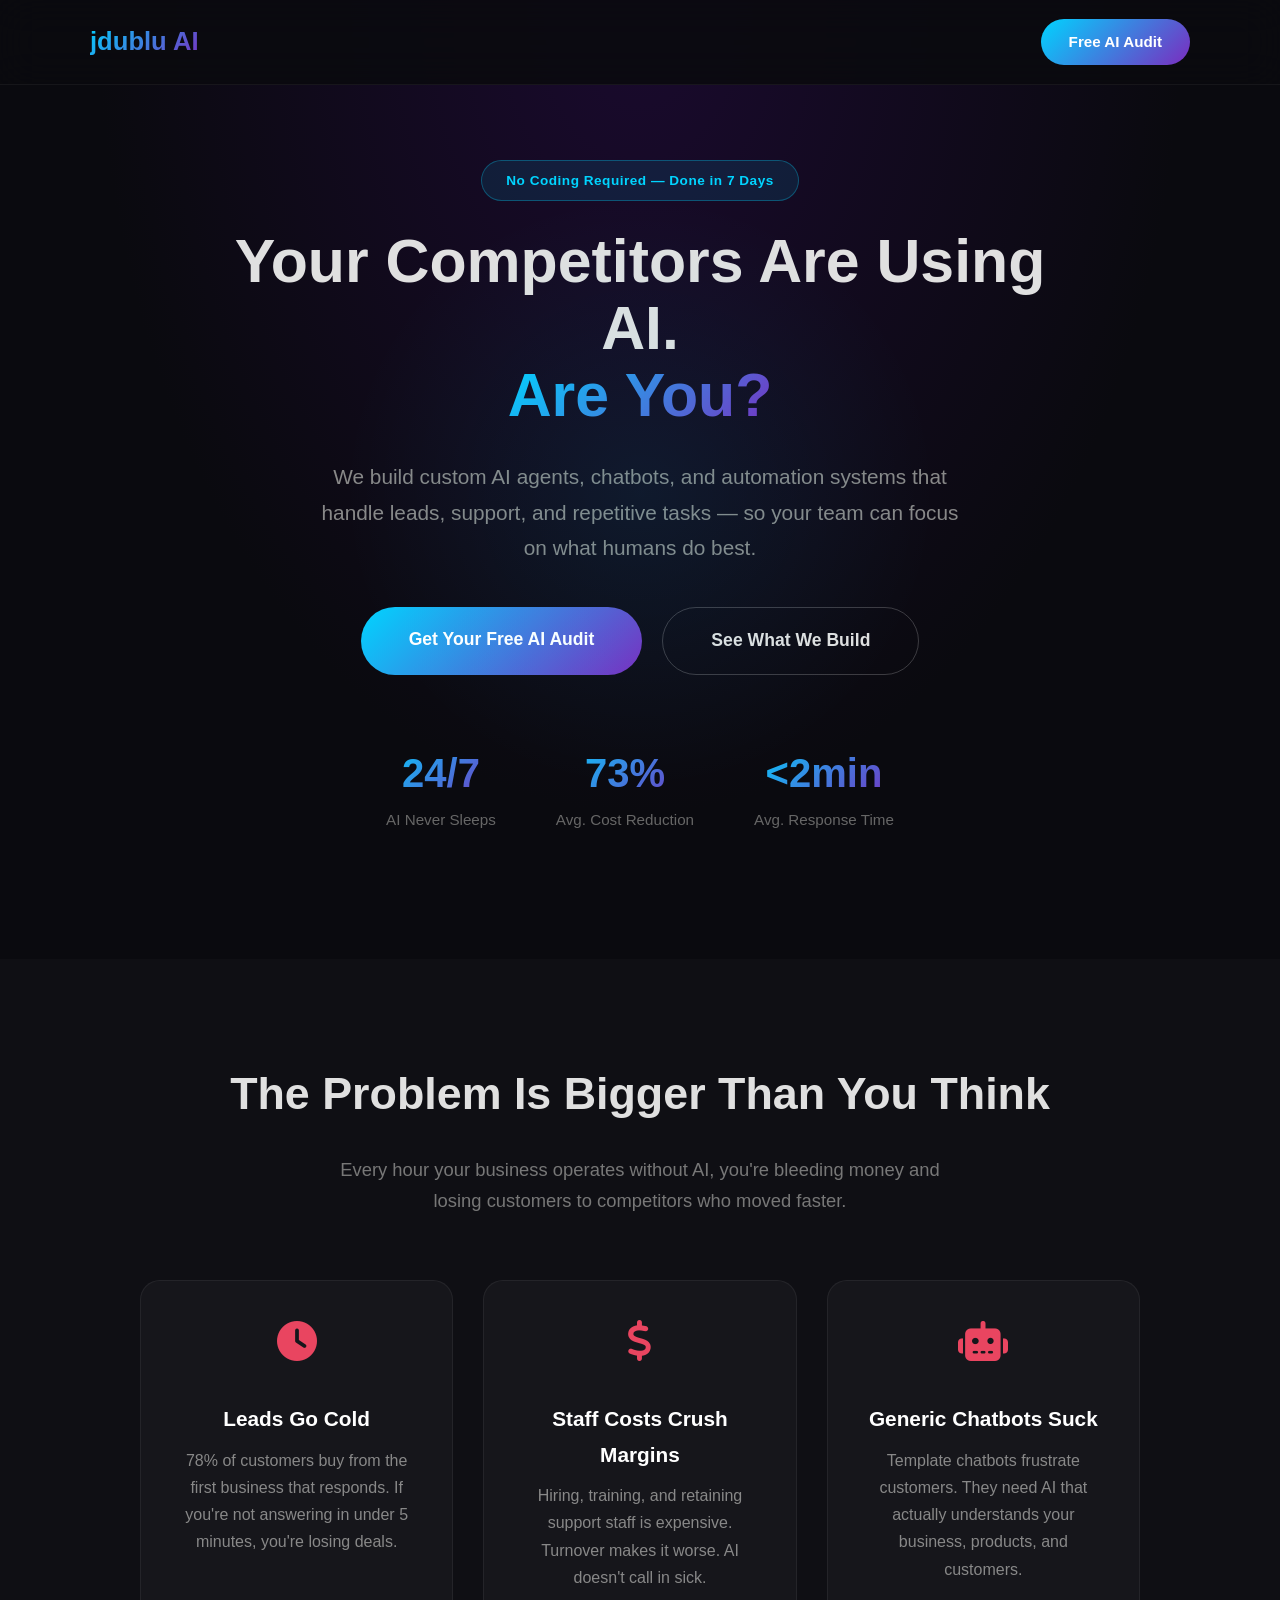
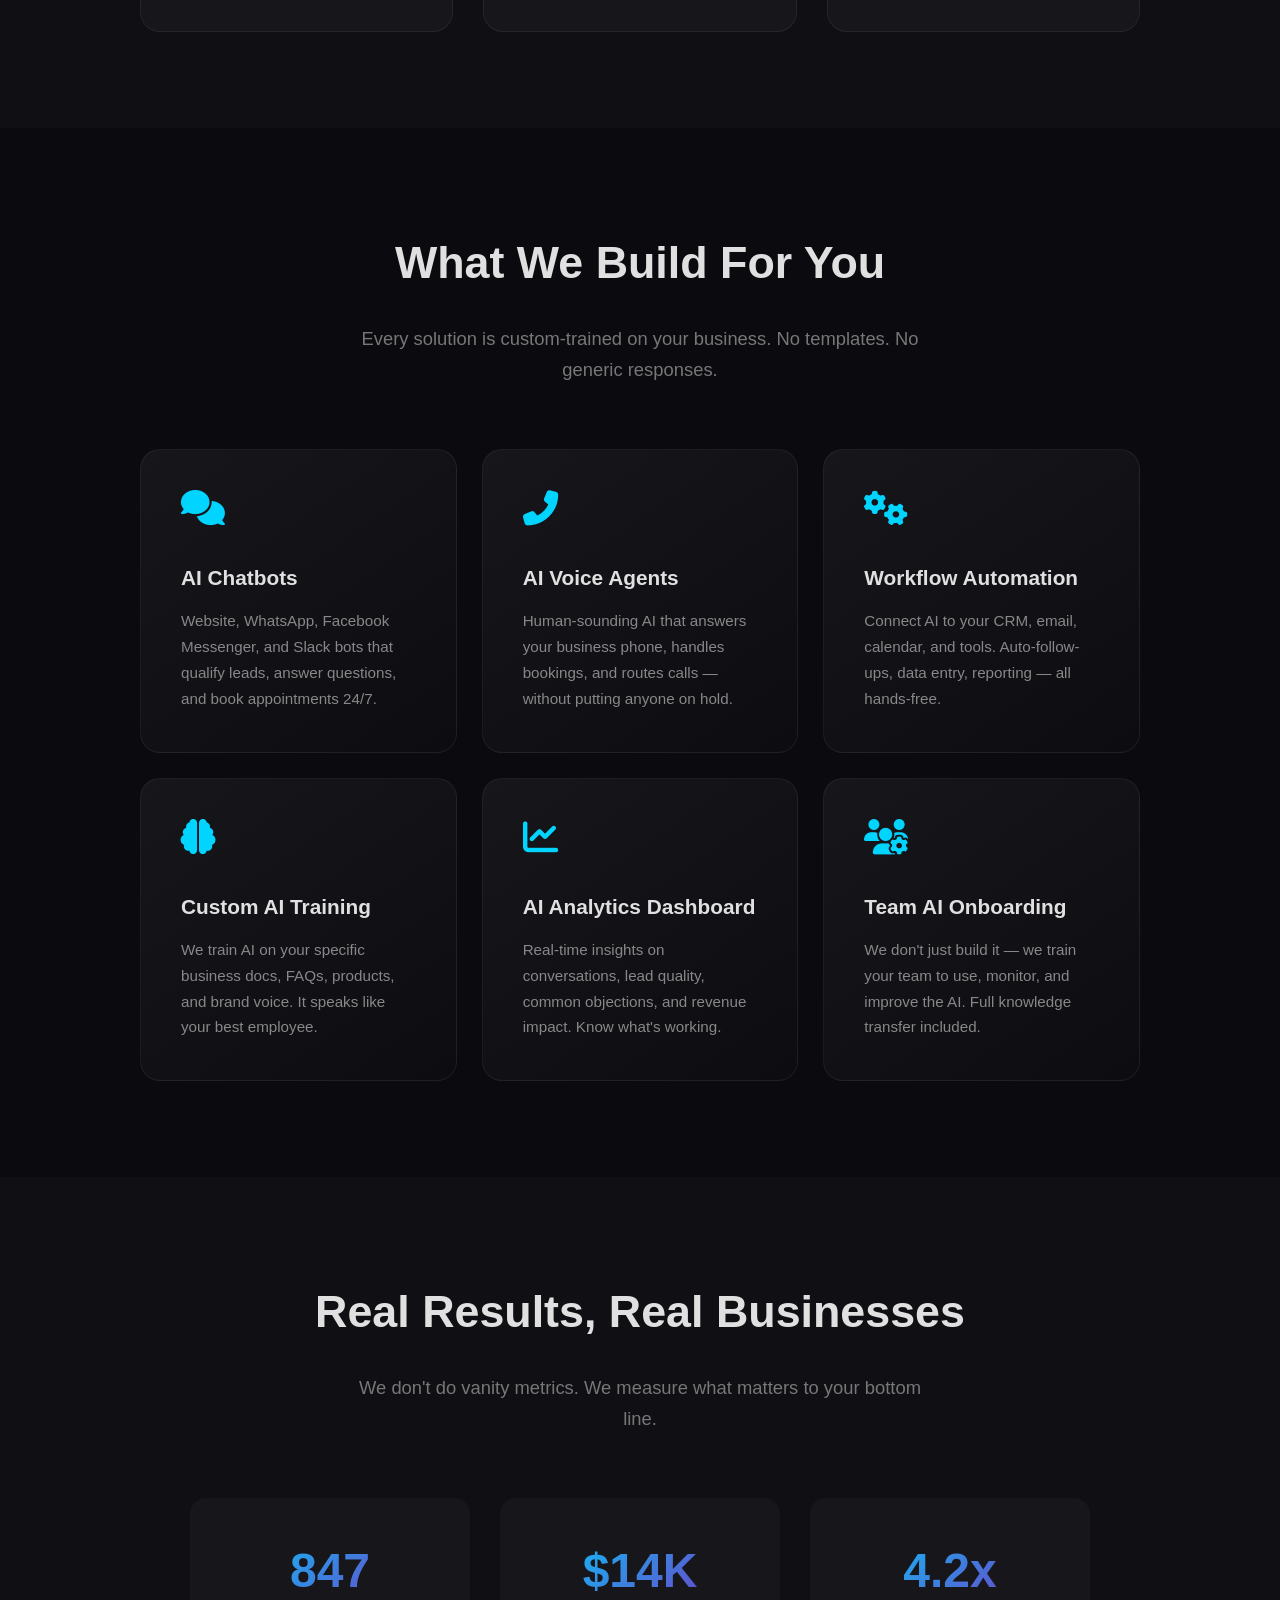
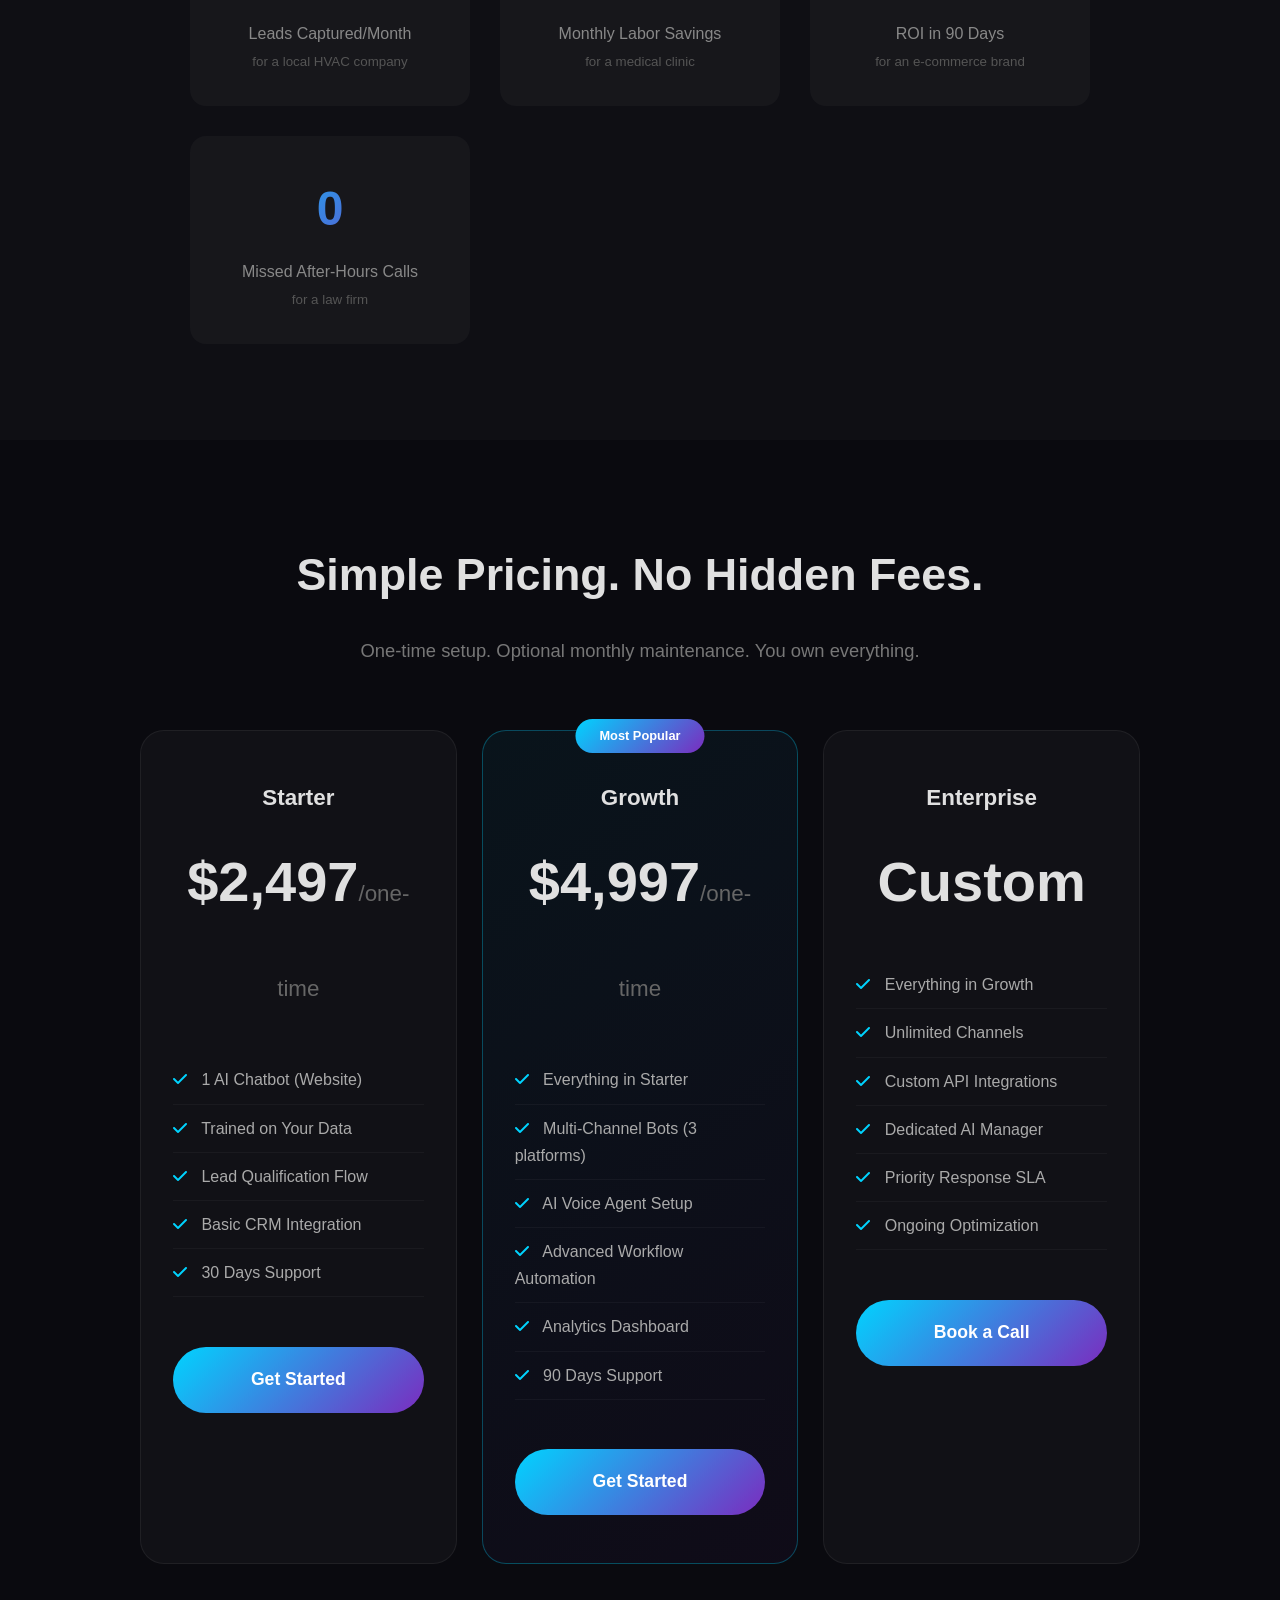
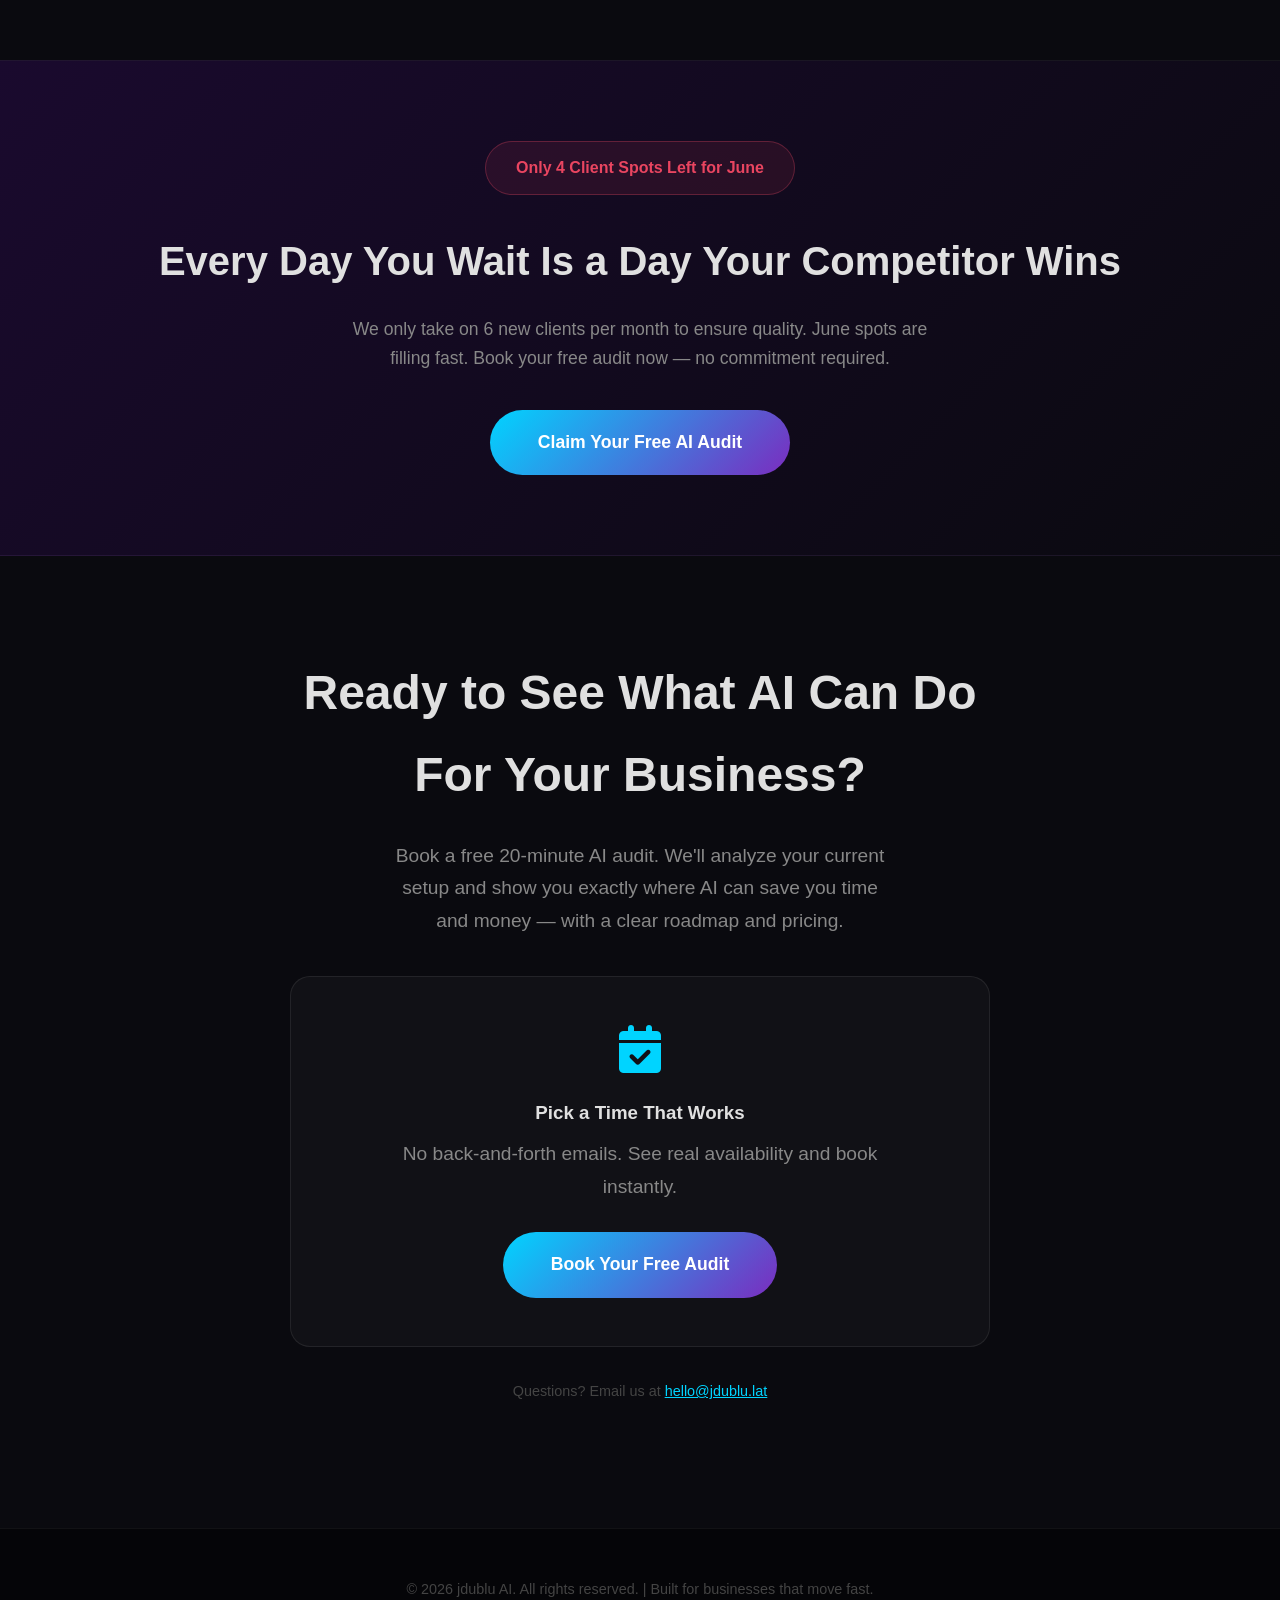
==== index.html @ ab83b5ba "Initial AI agency site" ====
<!DOCTYPE html>
<html lang="en">
<head>
    <meta charset="UTF-8">
    <meta name="viewport" content="width=device-width, initial-scale=1.0">
    <title>jdublu AI | We Build AI Agents That Work 24/7</title>
    <link rel="stylesheet" href="https://cdnjs.cloudflare.com/ajax/libs/font-awesome/6.4.0/css/all.min.css">
    <style>
        * { margin: 0; padding: 0; box-sizing: border-box; }
        body {
            font-family: 'Segoe UI', Tahoma, Geneva, Verdana, sans-serif;
            background: #0a0a0f;
            color: #e0e0e0;
            line-height: 1.7;
            overflow-x: hidden;
        }
        .container { max-width: 1100px; margin: 0 auto; padding: 0 2em; }
        
        /* Header */
        header {
            background: rgba(10,10,15,0.9);
            backdrop-filter: blur(20px);
            padding: 1.2em 2em;
            position: fixed;
            width: 100%;
            top: 0;
            z-index: 1000;
            border-bottom: 1px solid rgba(255,255,255,0.05);
        }
        nav {
            display: flex;
            justify-content: space-between;
            align-items: center;
            max-width: 1100px;
            margin: 0 auto;
        }
        .logo {
            font-size: 1.6em;
            font-weight: 800;
            background: linear-gradient(135deg, #00d4ff, #7b2cbf);
            -webkit-background-clip: text;
            -webkit-text-fill-color: transparent;
        }
        .nav-cta {
            background: linear-gradient(135deg, #00d4ff, #7b2cbf);
            color: #fff;
            padding: 10px 28px;
            border-radius: 50px;
            text-decoration: none;
            font-weight: 600;
            font-size: 0.95em;
            transition: transform 0.3s, box-shadow 0.3s;
        }
        .nav-cta:hover {
            transform: translateY(-2px);
            box-shadow: 0 8px 30px rgba(0,212,255,0.3);
        }
        
        /* Hero */
        .hero {
            padding: 10em 2em 6em;
            text-align: center;
            background: radial-gradient(ellipse at top, #1a0a2e 0%, #0a0a0f 60%);
            position: relative;
        }
        .hero::before {
            content: '';
            position: absolute;
            top: 20%;
            left: 50%;
            transform: translateX(-50%);
            width: 600px;
            height: 600px;
            background: radial-gradient(circle, rgba(0,212,255,0.08) 0%, transparent 70%);
            pointer-events: none;
        }
        .badge {
            display: inline-block;
            background: rgba(0,212,255,0.1);
            border: 1px solid rgba(0,212,255,0.3);
            color: #00d4ff;
            padding: 8px 24px;
            border-radius: 50px;
            font-size: 0.85em;
            font-weight: 600;
            margin-bottom: 2em;
            letter-spacing: 0.5px;
        }
        .hero h1 {
            font-size: 3.8em;
            font-weight: 800;
            line-height: 1.1;
            margin-bottom: 0.5em;
            max-width: 900px;
            margin-left: auto;
            margin-right: auto;
        }
        .hero h1 .highlight {
            background: linear-gradient(135deg, #00d4ff, #7b2cbf);
            -webkit-background-clip: text;
            -webkit-text-fill-color: transparent;
        }
        .hero p {
            font-size: 1.3em;
            color: #888;
            max-width: 650px;
            margin: 0 auto 2em;
        }
        .hero-buttons {
            display: flex;
            gap: 20px;
            justify-content: center;
            flex-wrap: wrap;
        }
        .btn-primary {
            background: linear-gradient(135deg, #00d4ff, #7b2cbf);
            color: #fff;
            padding: 18px 48px;
            border-radius: 50px;
            text-decoration: none;
            font-weight: 700;
            font-size: 1.1em;
            border: none;
            cursor: pointer;
            transition: all 0.3s;
            display: inline-block;
        }
        .btn-primary:hover {
            transform: translateY(-3px);
            box-shadow: 0 15px 40px rgba(0,212,255,0.3);
        }
        .btn-secondary {
            background: transparent;
            color: #e0e0e0;
            padding: 18px 48px;
            border-radius: 50px;
            text-decoration: none;
            font-weight: 600;
            font-size: 1.1em;
            border: 1px solid rgba(255,255,255,0.2);
            transition: all 0.3s;
            display: inline-block;
        }
        .btn-secondary:hover {
            border-color: #00d4ff;
            color: #00d4ff;
        }
        .stats-bar {
            display: flex;
            justify-content: center;
            gap: 60px;
            margin-top: 4em;
            flex-wrap: wrap;
        }
        .stat h3 {
            font-size: 2.5em;
            font-weight: 800;
            background: linear-gradient(135deg, #00d4ff, #7b2cbf);
            -webkit-background-clip: text;
            -webkit-text-fill-color: transparent;
        }
        .stat p { color: #666; font-size: 0.95em; }
        
        /* Problem Section */
        .problem {
            padding: 6em 2em;
            background: #0f0f14;
        }
        .section-header {
            text-align: center;
            margin-bottom: 4em;
        }
        .section-header h2 {
            font-size: 2.8em;
            font-weight: 700;
            margin-bottom: 0.5em;
        }
        .section-header p {
            color: #777;
            font-size: 1.15em;
            max-width: 600px;
            margin: 0 auto;
        }
        .pain-grid {
            display: grid;
            grid-template-columns: repeat(auto-fit, minmax(300px, 1fr));
            gap: 30px;
            max-width: 1000px;
            margin: 0 auto;
        }
        .pain-card {
            background: rgba(255,255,255,0.03);
            border: 1px solid rgba(255,255,255,0.06);
            border-radius: 20px;
            padding: 2.5em;
            text-align: center;
        }
        .pain-card i {
            font-size: 2.5em;
            color: #e94560;
            margin-bottom: 1em;
        }
        .pain-card h3 {
            font-size: 1.3em;
            margin-bottom: 0.5em;
            color: #fff;
        }
        .pain-card p { color: #888; }
        
        /* Solution */
        .solution {
            padding: 6em 2em;
        }
        .services-grid {
            display: grid;
            grid-template-columns: repeat(auto-fit, minmax(280px, 1fr));
            gap: 25px;
            max-width: 1000px;
            margin: 0 auto;
        }
        .service-card {
            background: linear-gradient(145deg, rgba(255,255,255,0.05), rgba(255,255,255,0.01));
            border: 1px solid rgba(255,255,255,0.06);
            border-radius: 20px;
            padding: 2.5em;
            transition: all 0.3s;
            position: relative;
            overflow: hidden;
        }
        .service-card::before {
            content: '';
            position: absolute;
            top: 0;
            left: 0;
            width: 100%;
            height: 3px;
            background: linear-gradient(90deg, #00d4ff, #7b2cbf);
            opacity: 0;
            transition: opacity 0.3s;
        }
        .service-card:hover::before { opacity: 1; }
        .service-card:hover {
            transform: translateY(-5px);
            border-color: rgba(0,212,255,0.2);
        }
        .service-card i {
            font-size: 2.2em;
            color: #00d4ff;
            margin-bottom: 1em;
            display: block;
        }
        .service-card h3 {
            font-size: 1.3em;
            margin-bottom: 0.6em;
        }
        .service-card p { color: #888; font-size: 0.95em; }
        
        /* Proof */
        .proof {
            padding: 6em 2em;
            background: #0f0f14;
            text-align: center;
        }
        .results-grid {
            display: grid;
            grid-template-columns: repeat(auto-fit, minmax(220px, 1fr));
            gap: 30px;
            max-width: 900px;
            margin: 3em auto 0;
        }
        .result-box {
            background: rgba(255,255,255,0.03);
            border-radius: 16px;
            padding: 2em;
        }
        .result-box .number {
            font-size: 3em;
            font-weight: 800;
            background: linear-gradient(135deg, #00d4ff, #7b2cbf);
            -webkit-background-clip: text;
            -webkit-text-fill-color: transparent;
        }
        .result-box p { color: #888; margin-top: 0.5em; }
        
        /* Pricing */
        .pricing {
            padding: 6em 2em;
        }
        .pricing-grid {
            display: grid;
            grid-template-columns: repeat(auto-fit, minmax(300px, 1fr));
            gap: 25px;
            max-width: 1000px;
            margin: 0 auto;
        }
        .pricing-card {
            background: rgba(255,255,255,0.03);
            border: 1px solid rgba(255,255,255,0.06);
            border-radius: 24px;
            padding: 3em 2em;
            text-align: center;
            position: relative;
        }
        .pricing-card.popular {
            border-color: rgba(0,212,255,0.3);
            background: linear-gradient(145deg, rgba(0,212,255,0.05), rgba(123,44,191,0.05));
        }
        .popular-badge {
            position: absolute;
            top: -12px;
            left: 50%;
            transform: translateX(-50%);
            background: linear-gradient(135deg, #00d4ff, #7b2cbf);
            color: #fff;
            padding: 6px 24px;
            border-radius: 50px;
            font-size: 0.8em;
            font-weight: 700;
        }
        .pricing-card h3 {
            font-size: 1.4em;
            margin-bottom: 0.5em;
        }
        .pricing-card .price {
            font-size: 3.5em;
            font-weight: 800;
            margin: 0.3em 0;
        }
        .pricing-card .price span {
            font-size: 0.4em;
            color: #666;
            font-weight: 400;
        }
        .pricing-card ul {
            list-style: none;
            text-align: left;
            margin: 2em 0;
            padding: 0;
        }
        .pricing-card li {
            padding: 10px 0;
            color: #aaa;
            border-bottom: 1px solid rgba(255,255,255,0.04);
        }
        .pricing-card li i {
            color: #00d4ff;
            margin-right: 10px;
        }
        .pricing-card .btn {
            width: 100%;
            margin-top: 1em;
        }
        
        /* Urgency */
        .urgency {
            padding: 5em 2em;
            text-align: center;
            background: linear-gradient(135deg, #1a0a2e 0%, #0a0a0f 100%);
            border-top: 1px solid rgba(255,255,255,0.05);
            border-bottom: 1px solid rgba(255,255,255,0.05);
        }
        .urgency h2 {
            font-size: 2.5em;
            margin-bottom: 0.5em;
        }
        .urgency p {
            color: #888;
            font-size: 1.1em;
            max-width: 600px;
            margin: 0 auto 2em;
        }
        .spots-left {
            display: inline-block;
            background: rgba(233,69,96,0.1);
            border: 1px solid rgba(233,69,96,0.3);
            color: #e94560;
            padding: 12px 30px;
            border-radius: 50px;
            font-weight: 700;
            margin-bottom: 2em;
        }
        
        /* Footer CTA */
        .footer-cta {
            padding: 6em 2em;
            text-align: center;
        }
        .footer-cta h2 {
            font-size: 3em;
            font-weight: 800;
            margin-bottom: 0.5em;
        }
        .footer-cta p {
            color: #888;
            font-size: 1.2em;
            max-width: 500px;
            margin: 0 auto 2em;
        }
        
        /* Footer */
        footer {
            background: #050508;
            padding: 3em 2em;
            text-align: center;
            border-top: 1px solid rgba(255,255,255,0.05);
        }
        footer p { color: #444; font-size: 0.9em; }
        
        /* Animations */
        @keyframes fadeInUp {
            from { opacity: 0; transform: translateY(30px); }
            to { opacity: 1; transform: translateY(0); }
        }
        .fade-in {
            opacity: 0;
            animation: fadeInUp 0.8s ease forwards;
        }
        
        @media (max-width: 768px) {
            .hero h1 { font-size: 2.4em; }
            .hero p { font-size: 1.1em; }
            .stats-bar { gap: 30px; }
            .section-header h2 { font-size: 2em; }
            .pricing-card .price { font-size: 2.5em; }
            .footer-cta h2 { font-size: 2em; }
        }
    </style>
</head>
<body>
    <header>
        <nav>
            <div class="logo">jdublu AI</div>
            <a href="https://cal.com/m-jway-mk-janway-kqkdfa/free-ai-audit" class="nav-cta" target="_blank">Free AI Audit</a>
        </nav>
    </header>
    
    <section class="hero">
        <div class="container">
            <div class="badge">No Coding Required — Done in 7 Days</div>
            <h1>Your Competitors Are Using AI.<br><span class="highlight">Are You?</span></h1>
            <p>We build custom AI agents, chatbots, and automation systems that handle leads, support, and repetitive tasks — so your team can focus on what humans do best.</p>
            <div class="hero-buttons">
                <a href="https://cal.com/m-jway-mk-janway-kqkdfa/free-ai-audit" class="btn-primary" target="_blank">Get Your Free AI Audit</a>
                <a href="#services" class="btn-secondary">See What We Build</a>
            </div>
            <div class="stats-bar">
                <div class="stat">
                    <h3>24/7</h3>
                    <p>AI Never Sleeps</p>
                </div>
                <div class="stat">
                    <h3>73%</h3>
                    <p>Avg. Cost Reduction</p>
                </div>
                <div class="stat">
                    <h3>&lt;2min</h3>
                    <p>Avg. Response Time</p>
                </div>
            </div>
        </div>
    </section>
    
    <section class="problem">
        <div class="container">
            <div class="section-header">
                <h2>The Problem Is Bigger Than You Think</h2>
                <p>Every hour your business operates without AI, you're bleeding money and losing customers to competitors who moved faster.</p>
            </div>
            <div class="pain-grid">
                <div class="pain-card">
                    <i class="fas fa-clock"></i>
                    <h3>Leads Go Cold</h3>
                    <p>78% of customers buy from the first business that responds. If you're not answering in under 5 minutes, you're losing deals.</p>
                </div>
                <div class="pain-card">
                    <i class="fas fa-dollar-sign"></i>
                    <h3>Staff Costs Crush Margins</h3>
                    <p>Hiring, training, and retaining support staff is expensive. Turnover makes it worse. AI doesn't call in sick.</p>
                </div>
                <div class="pain-card">
                    <i class="fas fa-robot"></i>
                    <h3>Generic Chatbots Suck</h3>
                    <p>Template chatbots frustrate customers. They need AI that actually understands your business, products, and customers.</p>
                </div>
            </div>
        </div>
    </section>
    
    <section class="solution" id="services">
        <div class="container">
            <div class="section-header">
                <h2>What We Build For You</h2>
                <p>Every solution is custom-trained on your business. No templates. No generic responses.</p>
            </div>
            <div class="services-grid">
                <div class="service-card">
                    <i class="fas fa-comments"></i>
                    <h3>AI Chatbots</h3>
                    <p>Website, WhatsApp, Facebook Messenger, and Slack bots that qualify leads, answer questions, and book appointments 24/7.</p>
                </div>
                <div class="service-card">
                    <i class="fas fa-phone-alt"></i>
                    <h3>AI Voice Agents</h3>
                    <p>Human-sounding AI that answers your business phone, handles bookings, and routes calls — without putting anyone on hold.</p>
                </div>
                <div class="service-card">
                    <i class="fas fa-cogs"></i>
                    <h3>Workflow Automation</h3>
                    <p>Connect AI to your CRM, email, calendar, and tools. Auto-follow-ups, data entry, reporting — all hands-free.</p>
                </div>
                <div class="service-card">
                    <i class="fas fa-brain"></i>
                    <h3>Custom AI Training</h3>
                    <p>We train AI on your specific business docs, FAQs, products, and brand voice. It speaks like your best employee.</p>
                </div>
                <div class="service-card">
                    <i class="fas fa-chart-line"></i>
                    <h3>AI Analytics Dashboard</h3>
                    <p>Real-time insights on conversations, lead quality, common objections, and revenue impact. Know what's working.</p>
                </div>
                <div class="service-card">
                    <i class="fas fa-users-cog"></i>
                    <h3>Team AI Onboarding</h3>
                    <p>We don't just build it — we train your team to use, monitor, and improve the AI. Full knowledge transfer included.</p>
                </div>
            </div>
        </div>
    </section>
    
    <section class="proof">
        <div class="container">
            <div class="section-header">
                <h2>Real Results, Real Businesses</h2>
                <p>We don't do vanity metrics. We measure what matters to your bottom line.</p>
            </div>
            <div class="results-grid">
                <div class="result-box">
                    <div class="number">847</div>
                    <p>Leads Captured/Month<br><small style="color:#555">for a local HVAC company</small></p>
                </div>
                <div class="result-box">
                    <div class="number">$14K</div>
                    <p>Monthly Labor Savings<br><small style="color:#555">for a medical clinic</small></p>
                </div>
                <div class="result-box">
                    <div class="number">4.2x</div>
                    <p>ROI in 90 Days<br><small style="color:#555">for an e-commerce brand</small></p>
                </div>
                <div class="result-box">
                    <div class="number">0</div>
                    <p>Missed After-Hours Calls<br><small style="color:#555">for a law firm</small></p>
                </div>
            </div>
        </div>
    </section>
    
    <section class="pricing">
        <div class="container">
            <div class="section-header">
                <h2>Simple Pricing. No Hidden Fees.</h2>
                <p>One-time setup. Optional monthly maintenance. You own everything.</p>
            </div>
            <div class="pricing-grid">
                <div class="pricing-card">
                    <h3>Starter</h3>
                    <div class="price">$2,497<span>/one-time</span></div>
                    <ul>
                        <li><i class="fas fa-check"></i> 1 AI Chatbot (Website)</li>
                        <li><i class="fas fa-check"></i> Trained on Your Data</li>
                        <li><i class="fas fa-check"></i> Lead Qualification Flow</li>
                        <li><i class="fas fa-check"></i> Basic CRM Integration</li>
                        <li><i class="fas fa-check"></i> 30 Days Support</li>
                    </ul>
                    <a href="https://cal.com/m-jway-mk-janway-kqkdfa/free-ai-audit" class="btn-primary btn" target="_blank">Get Started</a>
                </div>
                <div class="pricing-card popular">
                    <div class="popular-badge">Most Popular</div>
                    <h3>Growth</h3>
                    <div class="price">$4,997<span>/one-time</span></div>
                    <ul>
                        <li><i class="fas fa-check"></i> Everything in Starter</li>
                        <li><i class="fas fa-check"></i> Multi-Channel Bots (3 platforms)</li>
                        <li><i class="fas fa-check"></i> AI Voice Agent Setup</li>
                        <li><i class="fas fa-check"></i> Advanced Workflow Automation</li>
                        <li><i class="fas fa-check"></i> Analytics Dashboard</li>
                        <li><i class="fas fa-check"></i> 90 Days Support</li>
                    </ul>
                    <a href="https://cal.com/m-jway-mk-janway-kqkdfa/free-ai-audit" class="btn-primary btn" target="_blank">Get Started</a>
                </div>
                <div class="pricing-card">
                    <h3>Enterprise</h3>
                    <div class="price">Custom</div>
                    <ul>
                        <li><i class="fas fa-check"></i> Everything in Growth</li>
                        <li><i class="fas fa-check"></i> Unlimited Channels</li>
                        <li><i class="fas fa-check"></i> Custom API Integrations</li>
                        <li><i class="fas fa-check"></i> Dedicated AI Manager</li>
                        <li><i class="fas fa-check"></i> Priority Response SLA</li>
                        <li><i class="fas fa-check"></i> Ongoing Optimization</li>
                    </ul>
                    <a href="https://cal.com/m-jway-mk-janway-kqkdfa/free-ai-audit" class="btn-primary btn" target="_blank">Book a Call</a>
                </div>
            </div>
        </div>
    </section>
    
    <section class="urgency">
        <div class="container">
            <div class="spots-left">Only 4 Client Spots Left for June</div>
            <h2>Every Day You Wait Is a Day Your Competitor Wins</h2>
            <p>We only take on 6 new clients per month to ensure quality. June spots are filling fast. Book your free audit now — no commitment required.</p>
            <a href="https://cal.com/m-jway-mk-janway-kqkdfa/free-ai-audit" class="btn-primary" target="_blank">Claim Your Free AI Audit</a>
        </div>
    </section>
    
    <section class="footer-cta" id="audit">
        <div class="container">
            <h2>Ready to See What AI Can Do<br><span class="highlight">For Your Business?</span></h2>
            <p>Book a free 20-minute AI audit. We'll analyze your current setup and show you exactly where AI can save you time and money — with a clear roadmap and pricing.</p>
            
            <!-- Cal.com Inline Embed -->
            <div style="max-width: 700px; margin: 2em auto; border-radius: 20px; overflow: hidden; background: rgba(255,255,255,0.03); border: 1px solid rgba(255,255,255,0.08);" id="cal-booking-placeholder">
                <div style="padding: 3em 2em; text-align: center;">
                    <i class="fas fa-calendar-check" style="font-size: 3em; color: #00d4ff; margin-bottom: 0.5em;"></i>
                    <h3 style="margin-bottom: 0.5em;">Pick a Time That Works</h3>
                    <p style="color: #888; margin-bottom: 1.5em;">No back-and-forth emails. See real availability and book instantly.</p>
                    <a href="https://cal.com/m-jway-mk-janway-kqkdfa/free-ai-audit" target="_blank" class="btn-primary">Book Your Free Audit</a>
                </div>
            </div>
            
            <!-- To enable inline Cal.com calendar, replace YOUR_USERNAME below and uncomment:
            <div style="max-width: 700px; margin: 2em auto; border-radius: 20px; overflow: hidden;" id="my-cal-inline"></div>
            <script type="text/javascript">
                (function (C, A, L) { let p = function (a, ar) { a.q.push(ar); }; let d = C.document; C.Cal = C.Cal || function () { let cal = C.Cal; let ar = arguments; if (!cal.loaded) { cal.ns = {}; cal.q = cal.q || []; d.head.appendChild(d.createElement("script")).src = A; cal.loaded = true; } if (ar[0] === L) { const api = function () { p(api, arguments); }; const namespace = ar[1]; api.q = api.q || []; typeof namespace === "string" ? (cal.ns[namespace] = api) && p(api, ar) : p(cal, ar); return; } p(cal, ar); }; })(window, "https://app.cal.com/embed/embed.js", "init");
                Cal("inline", {
                    elementOrSelector: "#my-cal-inline",
                    calLink: "m-jway-mk-janway-kqkdfa/free-ai-audit",
                    layout: "month_view"
                });
                Cal("ui", {"styles":{"branding":{"brandColor":"#00d4ff"}}, "hideEventTypeDetails": false, "layout": "month_view"});
            </script>
            -->
            
            <p style="margin-top: 2em; color: #444; font-size: 0.9em;">Questions? Email us at <a href="mailto:hello@jdublu.lat" style="color: #00d4ff;">hello@jdublu.lat</a></p>
        </div>
    </section>
    
    <footer>
        <p>&copy; 2026 jdublu AI. All rights reserved. | Built for businesses that move fast.</p>
    </footer>
    
    <script>
        // Fade in elements on scroll
        const observer = new IntersectionObserver((entries) => {
            entries.forEach(entry => {
                if (entry.isIntersecting) {
                    entry.target.style.opacity = '1';
                    entry.target.style.transform = 'translateY(0)';
                }
            });
        }, { threshold: 0.1 });
        
        document.querySelectorAll('.pain-card, .service-card, .result-box, .pricing-card').forEach(el => {
            el.style.opacity = '0';
            el.style.transform = 'translateY(30px)';
            el.style.transition = 'opacity 0.6s ease, transform 0.6s ease';
            observer.observe(el);
        });
    </script>
</body>
</html>
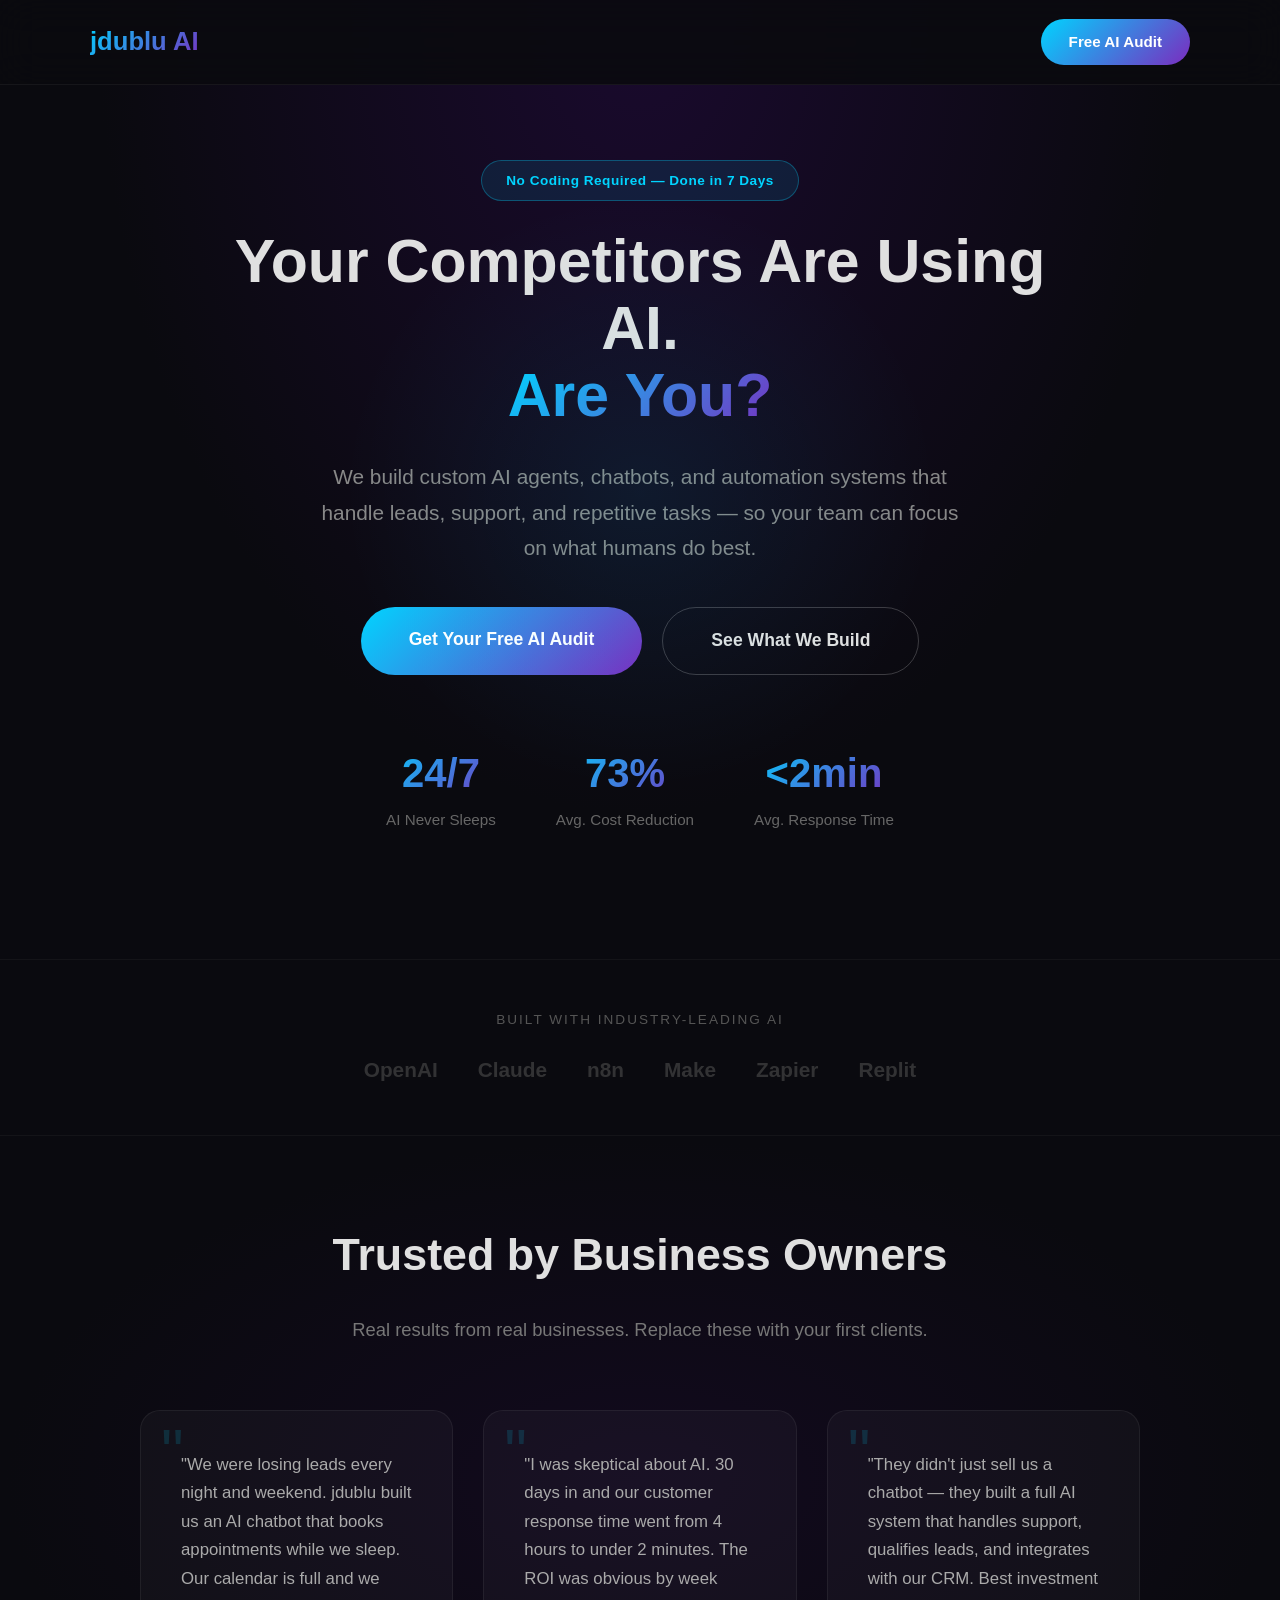
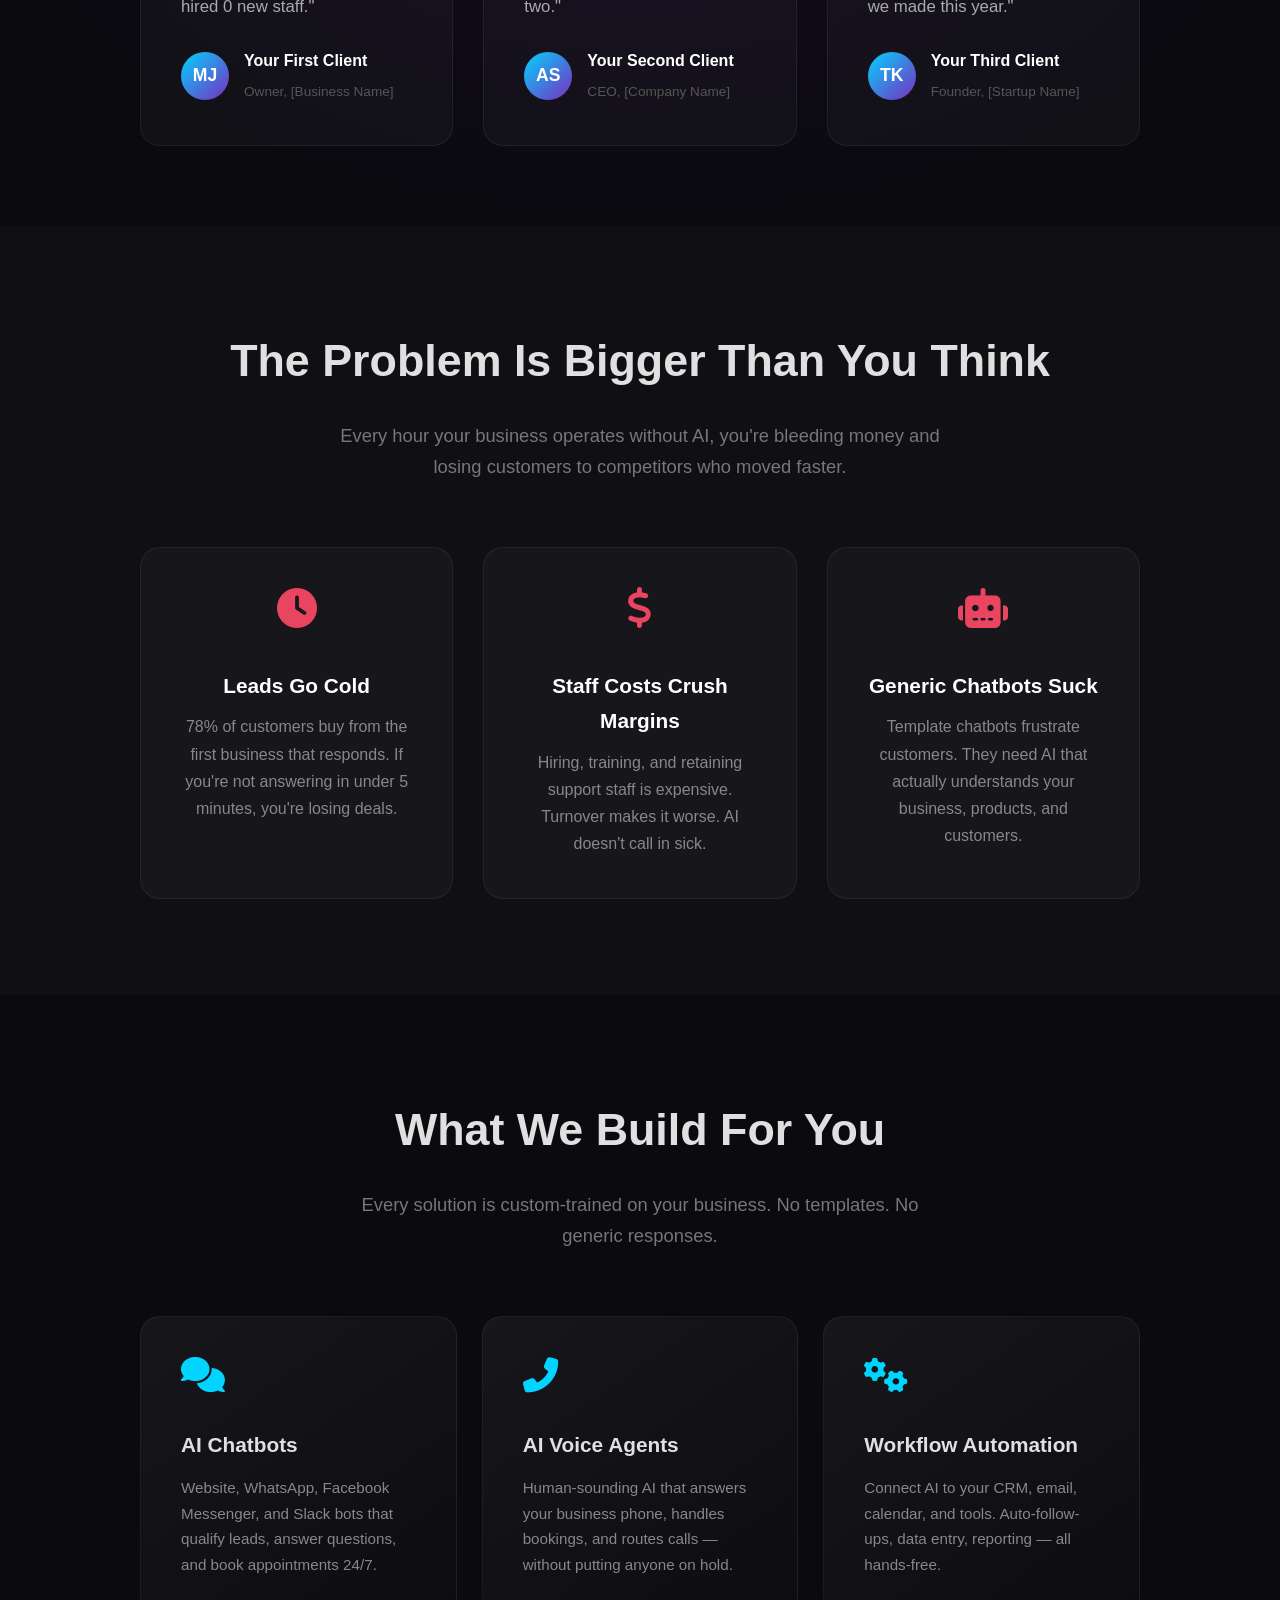
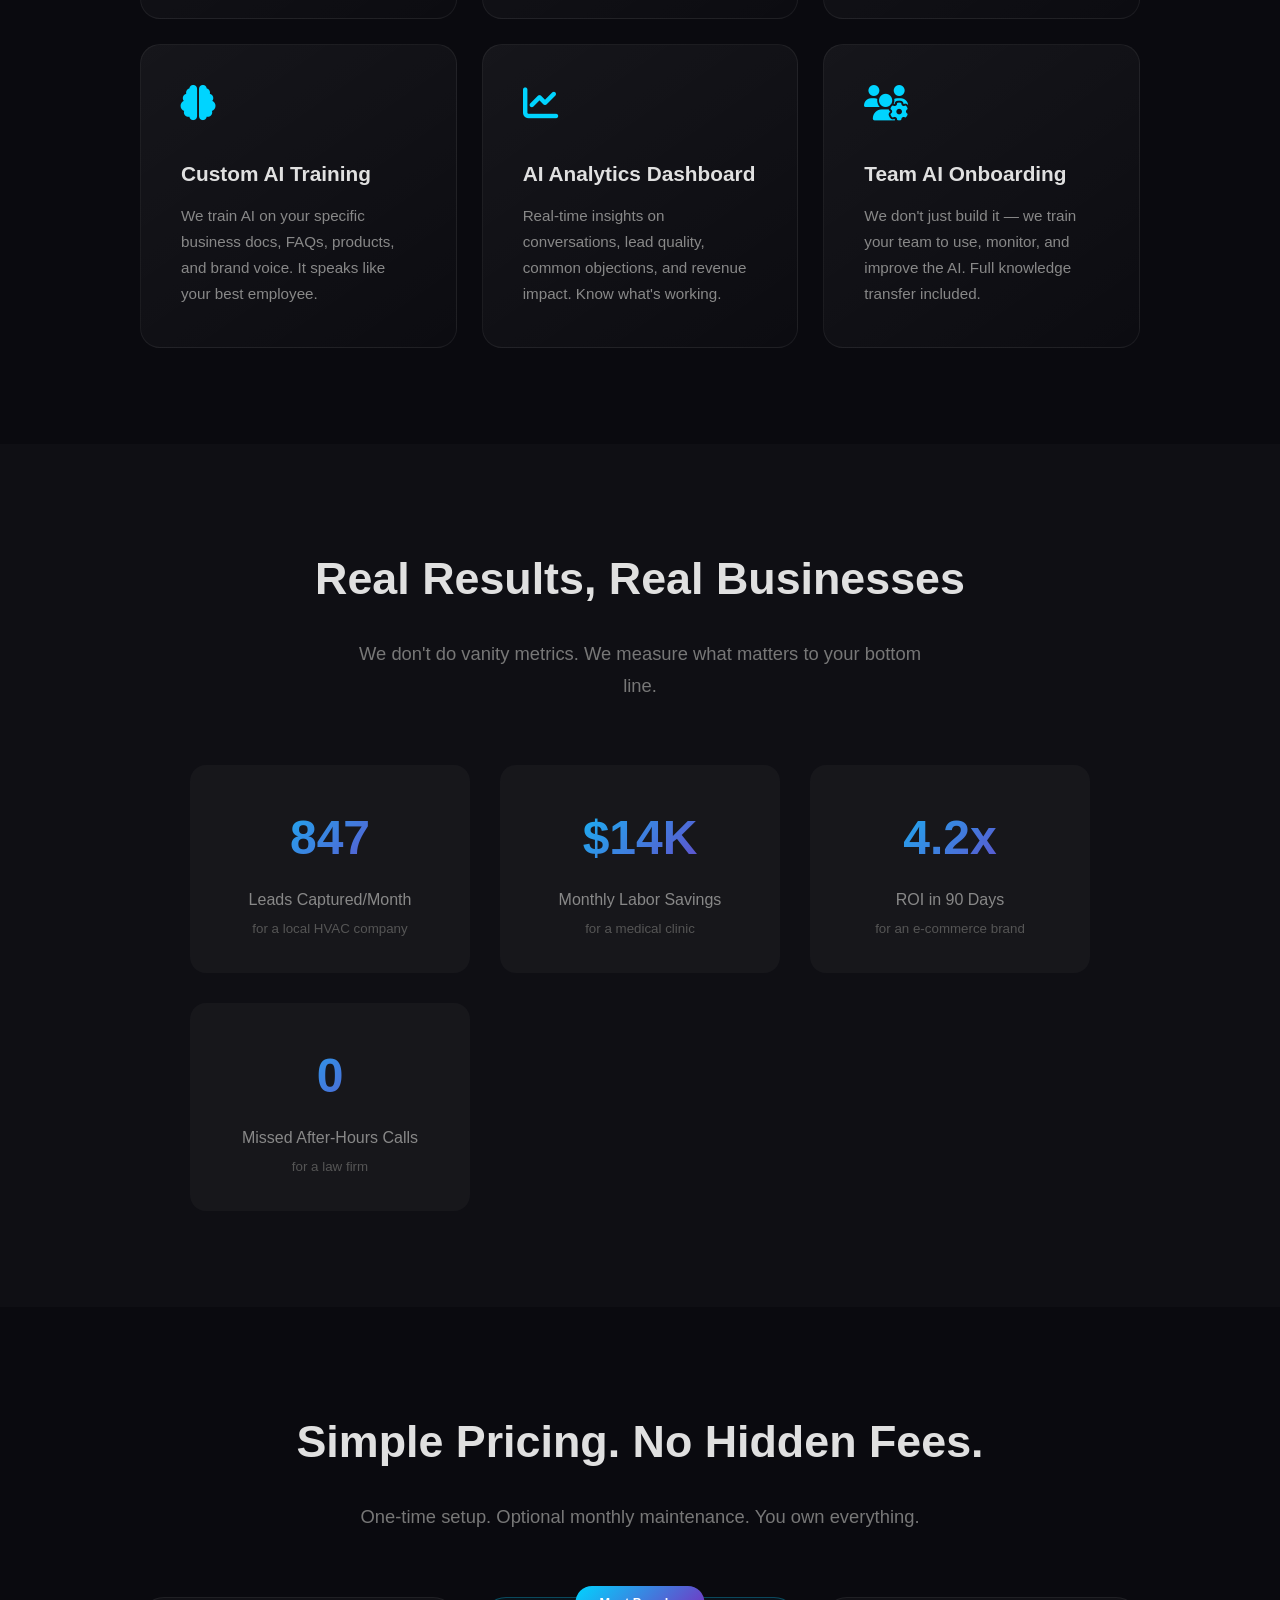
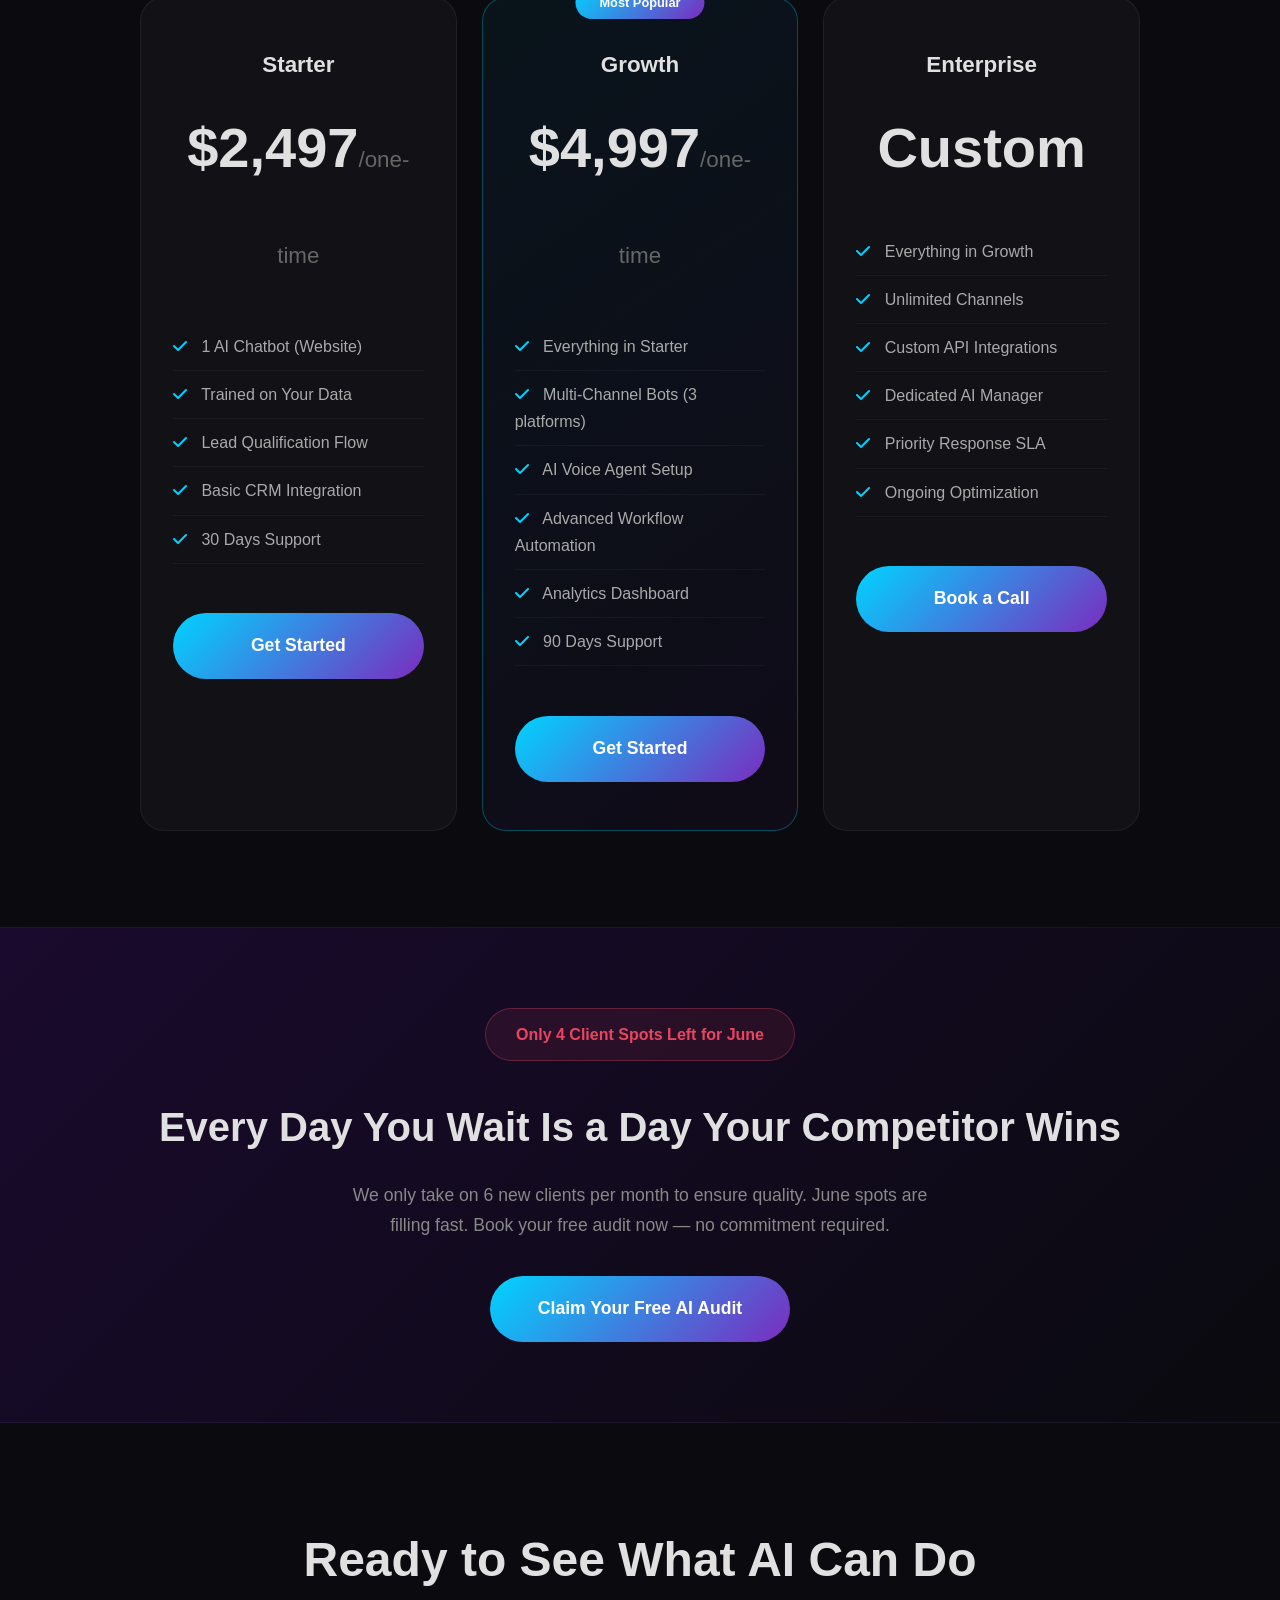
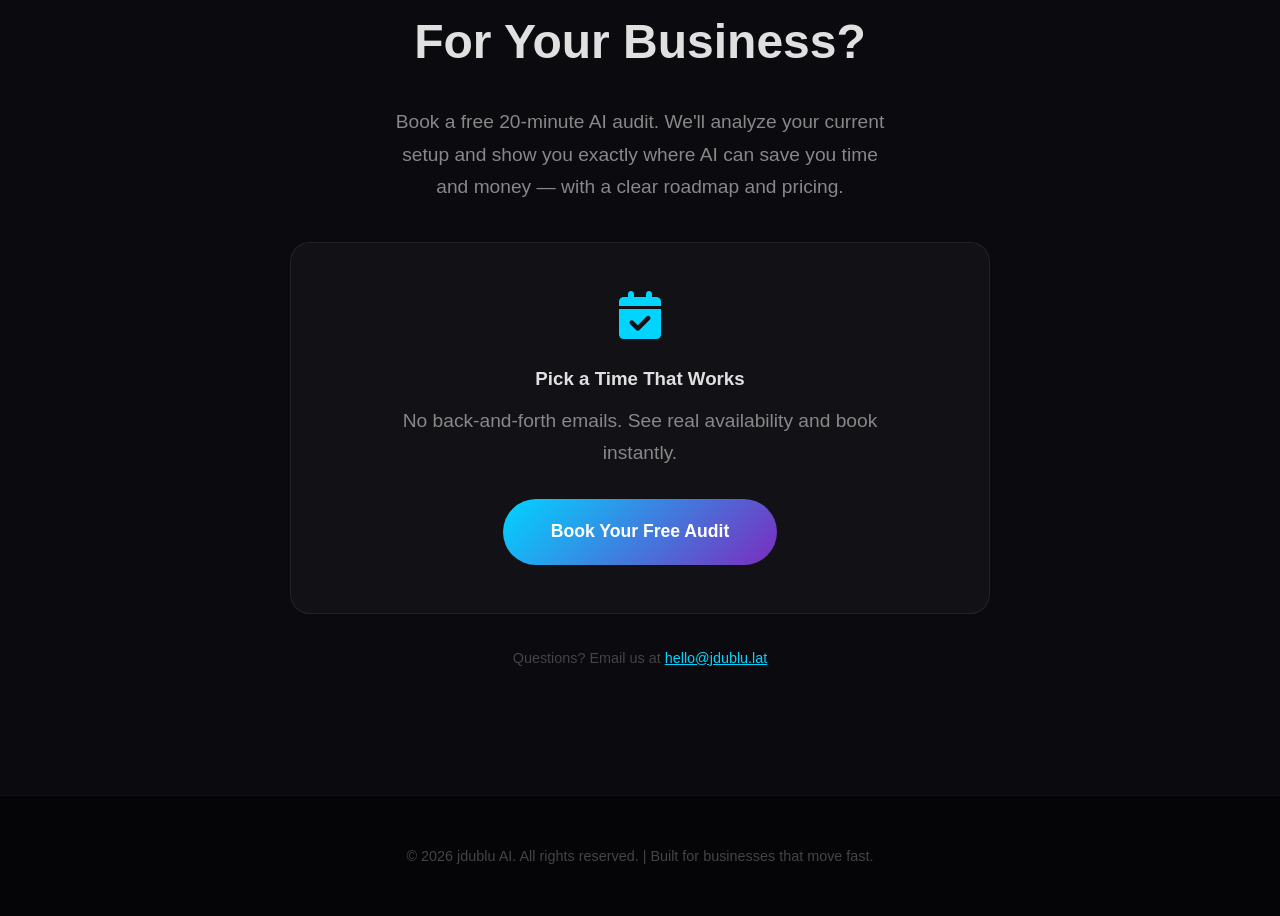
==== commit 63f2d0ae: "Add trust bar + testimonials section" ====
--- a/index.html
+++ b/index.html
@@ -161,6 +161,102 @@
         }
         .stat p { color: #666; font-size: 0.95em; }
         
+        /* Trust Bar */
+        .trust-bar {
+            padding: 3em 2em;
+            background: #0a0a0f;
+            border-top: 1px solid rgba(255,255,255,0.04);
+            border-bottom: 1px solid rgba(255,255,255,0.04);
+            text-align: center;
+        }
+        .trust-bar p {
+            color: #555;
+            font-size: 0.85em;
+            text-transform: uppercase;
+            letter-spacing: 2px;
+            margin-bottom: 1.5em;
+        }
+        .trust-logos {
+            display: flex;
+            justify-content: center;
+            align-items: center;
+            gap: 40px;
+            flex-wrap: wrap;
+            max-width: 900px;
+            margin: 0 auto;
+        }
+        .trust-logos span {
+            color: #444;
+            font-size: 1.3em;
+            font-weight: 700;
+            opacity: 0.7;
+            transition: opacity 0.3s;
+        }
+        .trust-logos span:hover { opacity: 1; color: #888; }
+        
+        /* Testimonials */
+        .testimonials {
+            padding: 5em 2em;
+            background: radial-gradient(ellipse at center, #120a1e 0%, #0a0a0f 70%);
+        }
+        .testimonials-grid {
+            display: grid;
+            grid-template-columns: repeat(auto-fit, minmax(300px, 1fr));
+            gap: 30px;
+            max-width: 1000px;
+            margin: 0 auto;
+        }
+        .testimonial-card {
+            background: rgba(255,255,255,0.03);
+            border: 1px solid rgba(255,255,255,0.06);
+            border-radius: 20px;
+            padding: 2.5em;
+            position: relative;
+        }
+        .testimonial-card::before {
+            content: '"';
+            font-size: 4em;
+            color: rgba(0,212,255,0.15);
+            position: absolute;
+            top: 10px;
+            left: 20px;
+            line-height: 1;
+        }
+        .testimonial-card p {
+            color: #aaa;
+            font-size: 1.05em;
+            line-height: 1.7;
+            margin-bottom: 1.5em;
+            position: relative;
+            z-index: 1;
+        }
+        .testimonial-author {
+            display: flex;
+            align-items: center;
+            gap: 15px;
+        }
+        .testimonial-avatar {
+            width: 48px;
+            height: 48px;
+            border-radius: 50%;
+            background: linear-gradient(135deg, #00d4ff, #7b2cbf);
+            display: flex;
+            align-items: center;
+            justify-content: center;
+            font-weight: 700;
+            color: #fff;
+            font-size: 1.1em;
+        }
+        .testimonial-author div h4 {
+            color: #fff;
+            font-size: 1em;
+            margin-bottom: 3px;
+        }
+        .testimonial-author div span {
+            color: #555;
+            font-size: 0.85em;
+        }
+        
         /* Problem Section */
         .problem {
             padding: 6em 2em;
@@ -455,6 +551,61 @@
                 <div class="stat">
                     <h3>&lt;2min</h3>
                     <p>Avg. Response Time</p>
+                </div>
+            </div>
+        </div>
+    </section>
+    
+    <!-- Trust Bar -->
+    <section class="trust-bar">
+        <p>Built With Industry-Leading AI</p>
+        <div class="trust-logos">
+            <span>OpenAI</span>
+            <span>Claude</span>
+            <span>n8n</span>
+            <span>Make</span>
+            <span>Zapier</span>
+            <span>Replit</span>
+        </div>
+    </section>
+    
+    <!-- Testimonials -->
+    <section class="testimonials">
+        <div class="container">
+            <div class="section-header">
+                <h2>Trusted by Business Owners</h2>
+                <p>Real results from real businesses. Replace these with your first clients.</p>
+            </div>
+            <div class="testimonials-grid">
+                <div class="testimonial-card">
+                    <p>"We were losing leads every night and weekend. jdublu built us an AI chatbot that books appointments while we sleep. Our calendar is full and we hired 0 new staff."</p>
+                    <div class="testimonial-author">
+                        <div class="testimonial-avatar">MJ</div>
+                        <div>
+                            <h4>Your First Client</h4>
+                            <span>Owner, [Business Name]</span>
+                        </div>
+                    </div>
+                </div>
+                <div class="testimonial-card">
+                    <p>"I was skeptical about AI. 30 days in and our customer response time went from 4 hours to under 2 minutes. The ROI was obvious by week two."</p>
+                    <div class="testimonial-author">
+                        <div class="testimonial-avatar">AS</div>
+                        <div>
+                            <h4>Your Second Client</h4>
+                            <span>CEO, [Company Name]</span>
+                        </div>
+                    </div>
+                </div>
+                <div class="testimonial-card">
+                    <p>"They didn't just sell us a chatbot — they built a full AI system that handles support, qualifies leads, and integrates with our CRM. Best investment we made this year."</p>
+                    <div class="testimonial-author">
+                        <div class="testimonial-avatar">TK</div>
+                        <div>
+                            <h4>Your Third Client</h4>
+                            <span>Founder, [Startup Name]</span>
+                        </div>
+                    </div>
                 </div>
             </div>
         </div>
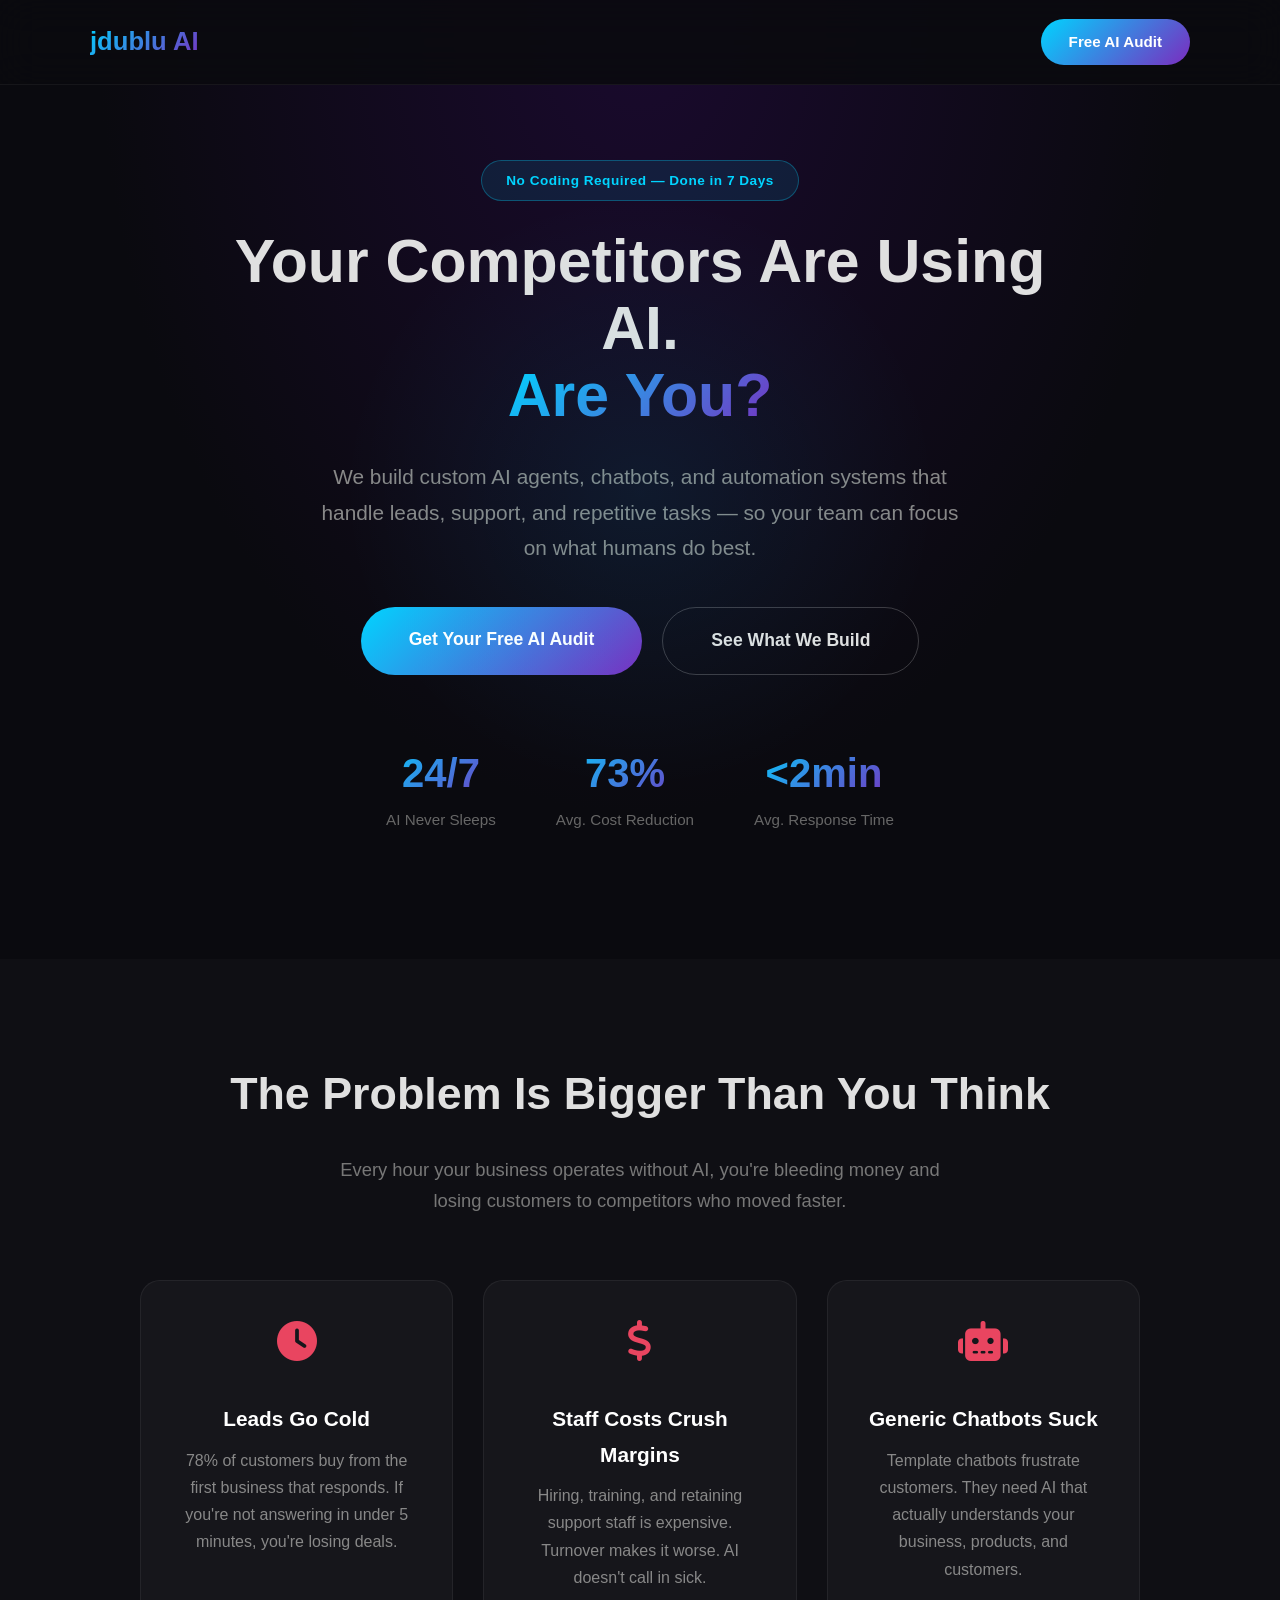
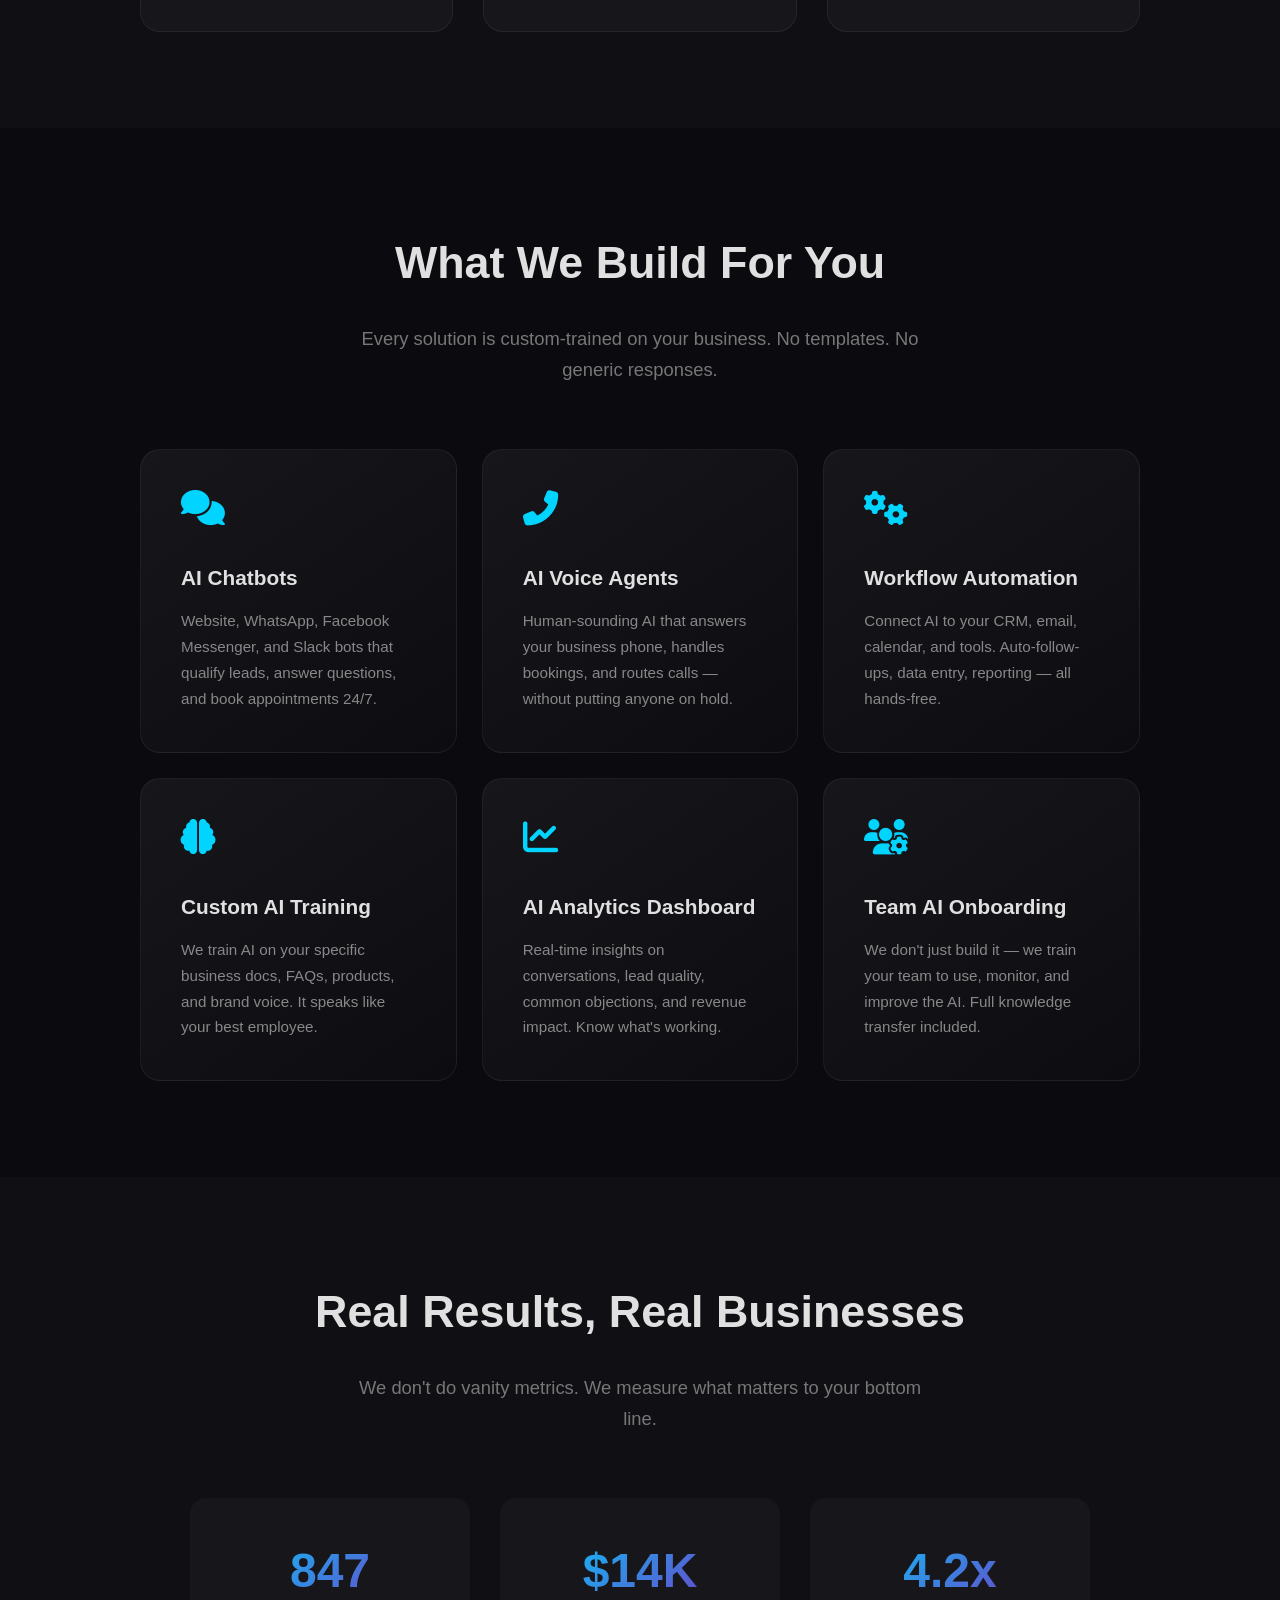
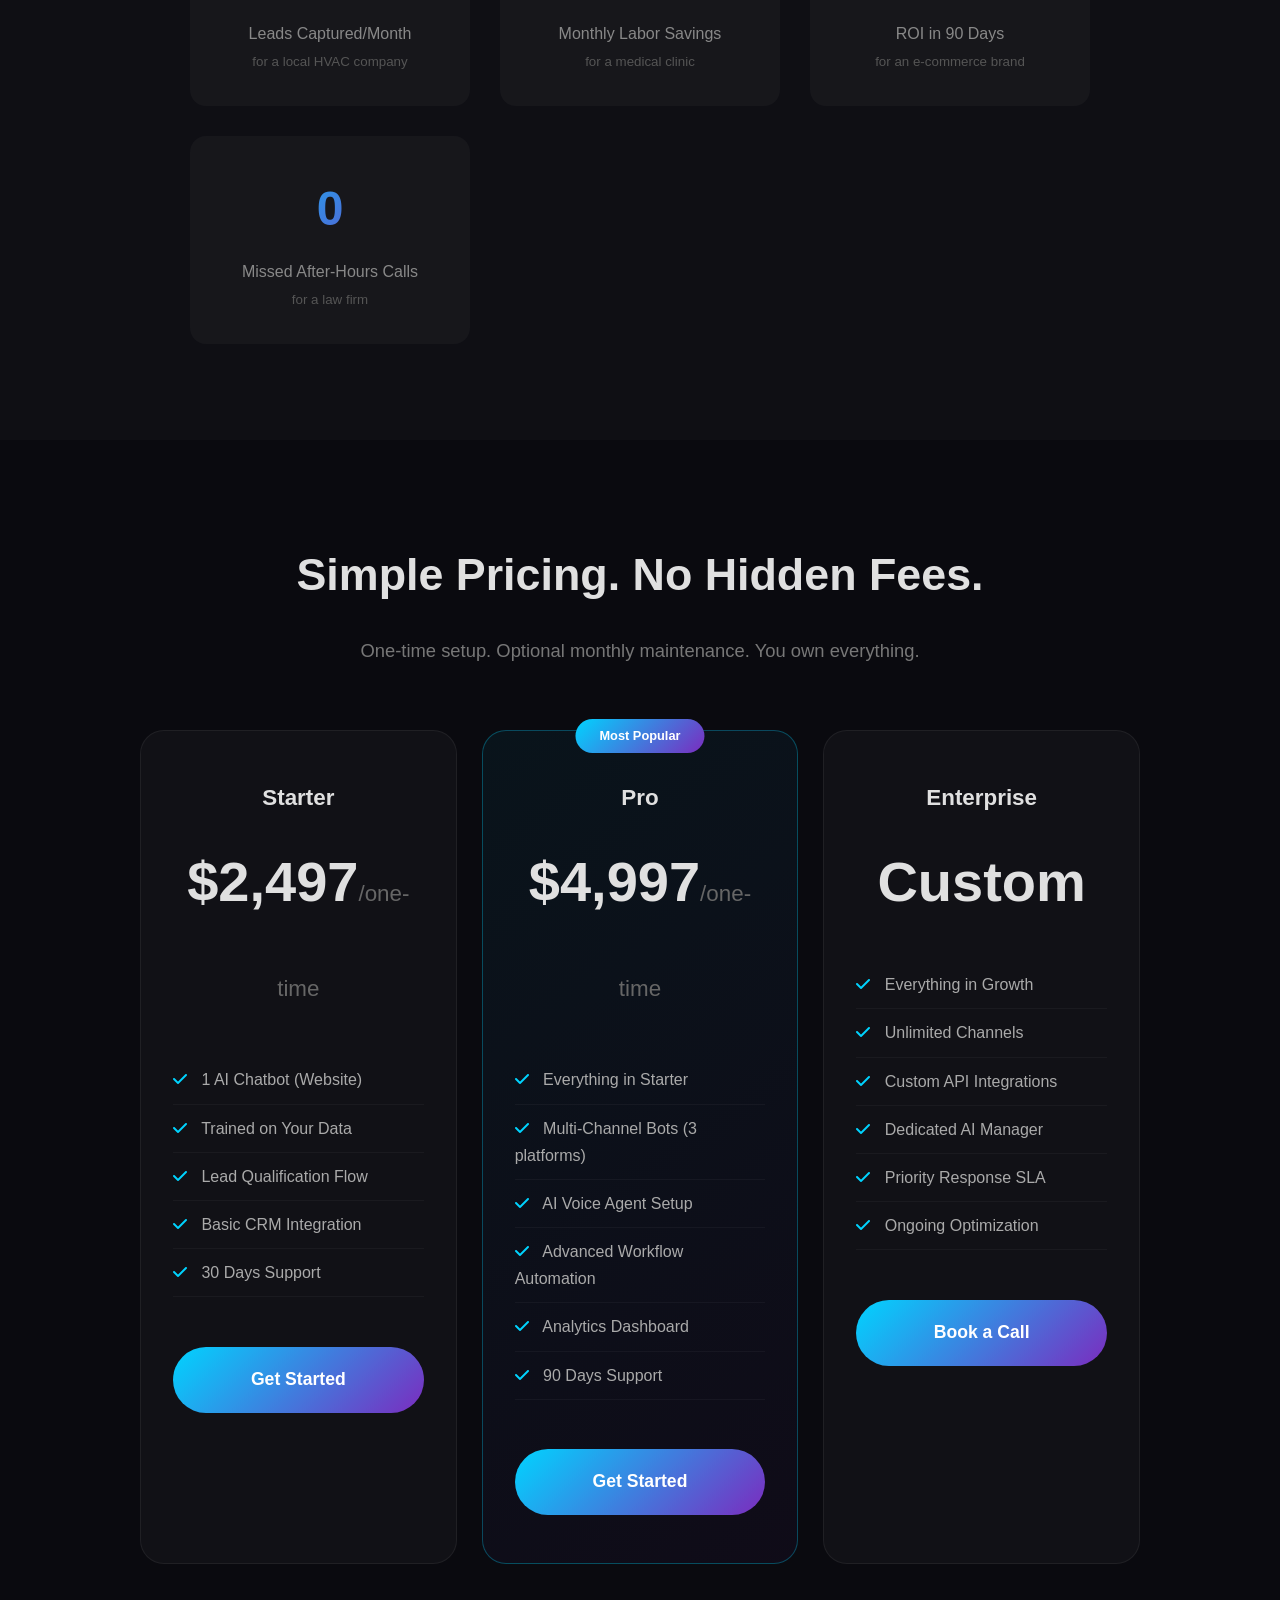
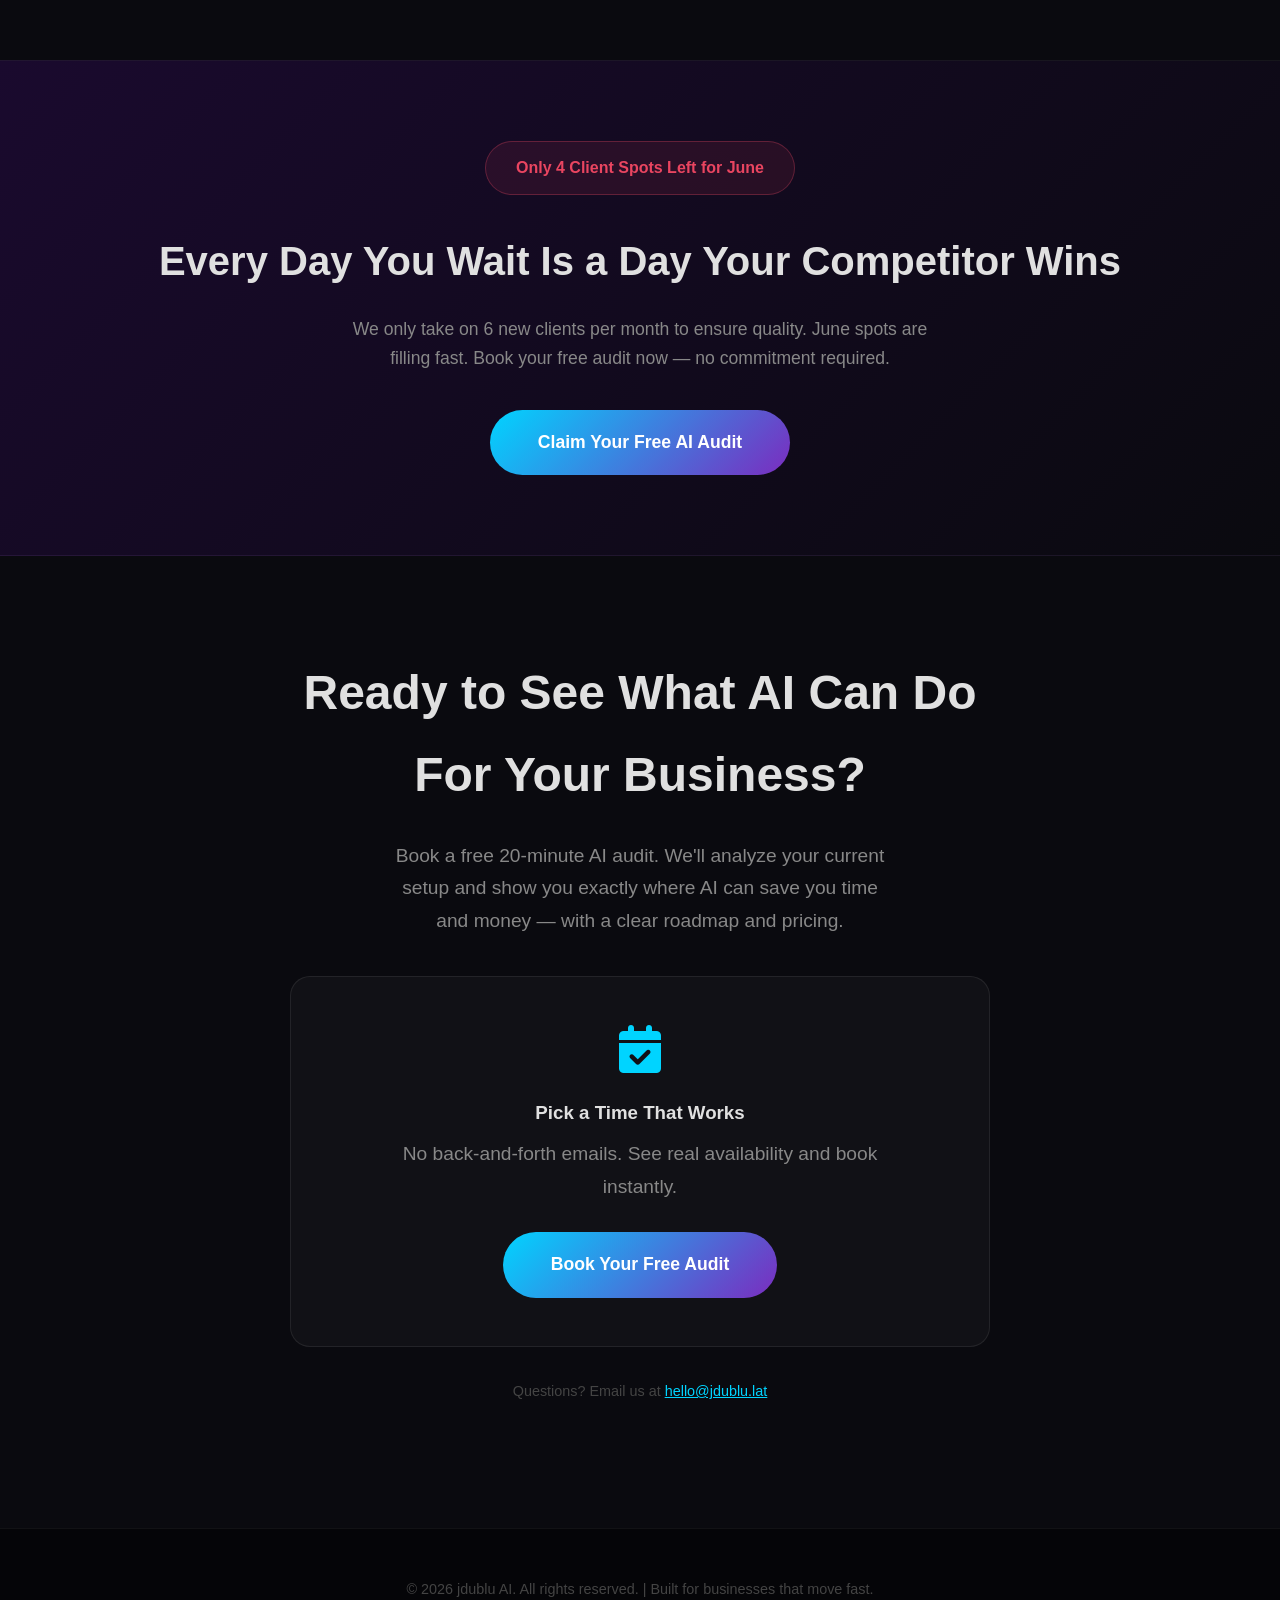
==== commit 0b5493e8: "Update lead magnet and pricing for AI agency" ====
--- a/index.html
+++ b/index.html
@@ -161,102 +161,6 @@
         }
         .stat p { color: #666; font-size: 0.95em; }
         
-        /* Trust Bar */
-        .trust-bar {
-            padding: 3em 2em;
-            background: #0a0a0f;
-            border-top: 1px solid rgba(255,255,255,0.04);
-            border-bottom: 1px solid rgba(255,255,255,0.04);
-            text-align: center;
-        }
-        .trust-bar p {
-            color: #555;
-            font-size: 0.85em;
-            text-transform: uppercase;
-            letter-spacing: 2px;
-            margin-bottom: 1.5em;
-        }
-        .trust-logos {
-            display: flex;
-            justify-content: center;
-            align-items: center;
-            gap: 40px;
-            flex-wrap: wrap;
-            max-width: 900px;
-            margin: 0 auto;
-        }
-        .trust-logos span {
-            color: #444;
-            font-size: 1.3em;
-            font-weight: 700;
-            opacity: 0.7;
-            transition: opacity 0.3s;
-        }
-        .trust-logos span:hover { opacity: 1; color: #888; }
-        
-        /* Testimonials */
-        .testimonials {
-            padding: 5em 2em;
-            background: radial-gradient(ellipse at center, #120a1e 0%, #0a0a0f 70%);
-        }
-        .testimonials-grid {
-            display: grid;
-            grid-template-columns: repeat(auto-fit, minmax(300px, 1fr));
-            gap: 30px;
-            max-width: 1000px;
-            margin: 0 auto;
-        }
-        .testimonial-card {
-            background: rgba(255,255,255,0.03);
-            border: 1px solid rgba(255,255,255,0.06);
-            border-radius: 20px;
-            padding: 2.5em;
-            position: relative;
-        }
-        .testimonial-card::before {
-            content: '"';
-            font-size: 4em;
-            color: rgba(0,212,255,0.15);
-            position: absolute;
-            top: 10px;
-            left: 20px;
-            line-height: 1;
-        }
-        .testimonial-card p {
-            color: #aaa;
-            font-size: 1.05em;
-            line-height: 1.7;
-            margin-bottom: 1.5em;
-            position: relative;
-            z-index: 1;
-        }
-        .testimonial-author {
-            display: flex;
-            align-items: center;
-            gap: 15px;
-        }
-        .testimonial-avatar {
-            width: 48px;
-            height: 48px;
-            border-radius: 50%;
-            background: linear-gradient(135deg, #00d4ff, #7b2cbf);
-            display: flex;
-            align-items: center;
-            justify-content: center;
-            font-weight: 700;
-            color: #fff;
-            font-size: 1.1em;
-        }
-        .testimonial-author div h4 {
-            color: #fff;
-            font-size: 1em;
-            margin-bottom: 3px;
-        }
-        .testimonial-author div span {
-            color: #555;
-            font-size: 0.85em;
-        }
-        
         /* Problem Section */
         .problem {
             padding: 6em 2em;
@@ -551,61 +455,6 @@
                 <div class="stat">
                     <h3>&lt;2min</h3>
                     <p>Avg. Response Time</p>
-                </div>
-            </div>
-        </div>
-    </section>
-    
-    <!-- Trust Bar -->
-    <section class="trust-bar">
-        <p>Built With Industry-Leading AI</p>
-        <div class="trust-logos">
-            <span>OpenAI</span>
-            <span>Claude</span>
-            <span>n8n</span>
-            <span>Make</span>
-            <span>Zapier</span>
-            <span>Replit</span>
-        </div>
-    </section>
-    
-    <!-- Testimonials -->
-    <section class="testimonials">
-        <div class="container">
-            <div class="section-header">
-                <h2>Trusted by Business Owners</h2>
-                <p>Real results from real businesses. Replace these with your first clients.</p>
-            </div>
-            <div class="testimonials-grid">
-                <div class="testimonial-card">
-                    <p>"We were losing leads every night and weekend. jdublu built us an AI chatbot that books appointments while we sleep. Our calendar is full and we hired 0 new staff."</p>
-                    <div class="testimonial-author">
-                        <div class="testimonial-avatar">MJ</div>
-                        <div>
-                            <h4>Your First Client</h4>
-                            <span>Owner, [Business Name]</span>
-                        </div>
-                    </div>
-                </div>
-                <div class="testimonial-card">
-                    <p>"I was skeptical about AI. 30 days in and our customer response time went from 4 hours to under 2 minutes. The ROI was obvious by week two."</p>
-                    <div class="testimonial-author">
-                        <div class="testimonial-avatar">AS</div>
-                        <div>
-                            <h4>Your Second Client</h4>
-                            <span>CEO, [Company Name]</span>
-                        </div>
-                    </div>
-                </div>
-                <div class="testimonial-card">
-                    <p>"They didn't just sell us a chatbot — they built a full AI system that handles support, qualifies leads, and integrates with our CRM. Best investment we made this year."</p>
-                    <div class="testimonial-author">
-                        <div class="testimonial-avatar">TK</div>
-                        <div>
-                            <h4>Your Third Client</h4>
-                            <span>Founder, [Startup Name]</span>
-                        </div>
-                    </div>
                 </div>
             </div>
         </div>
@@ -726,7 +575,7 @@
                 </div>
                 <div class="pricing-card popular">
                     <div class="popular-badge">Most Popular</div>
-                    <h3>Growth</h3>
+                    <h3>Pro</h3>
                     <div class="price">$4,997<span>/one-time</span></div>
                     <ul>
                         <li><i class="fas fa-check"></i> Everything in Starter</li>
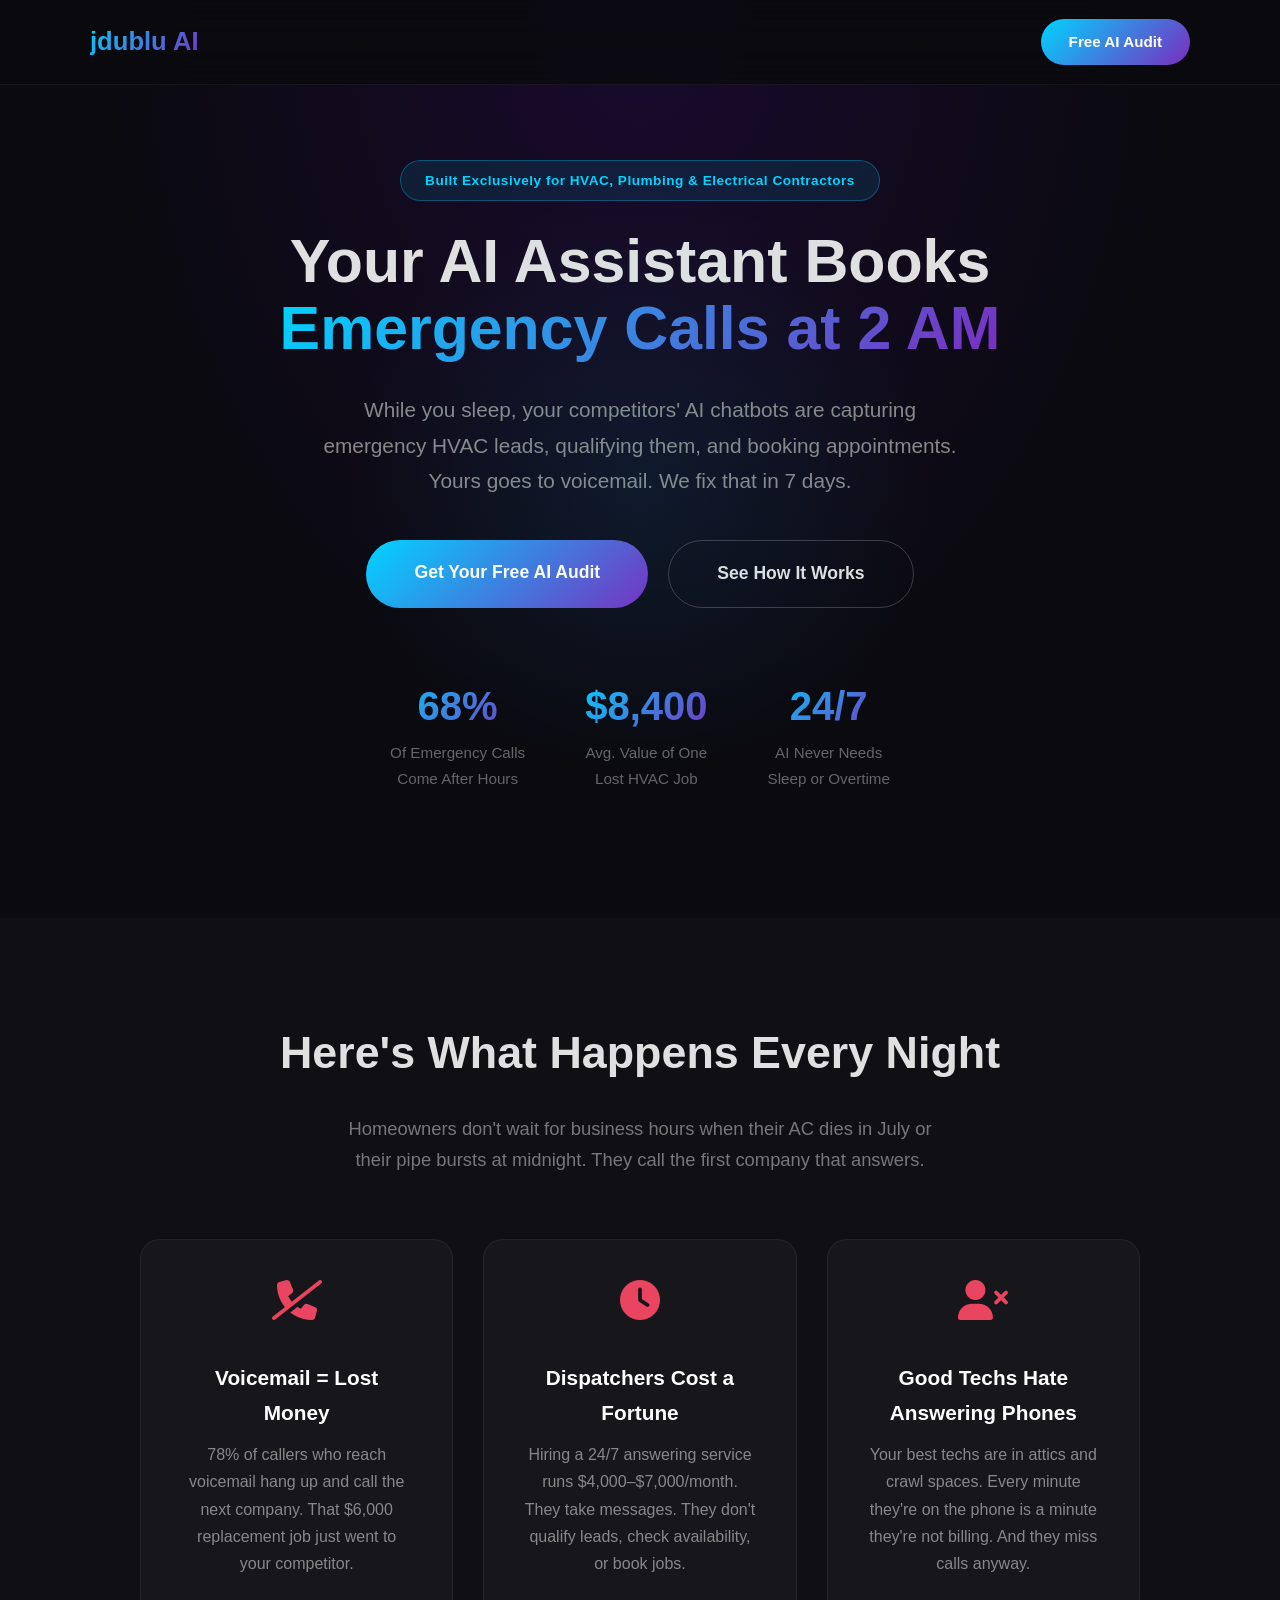
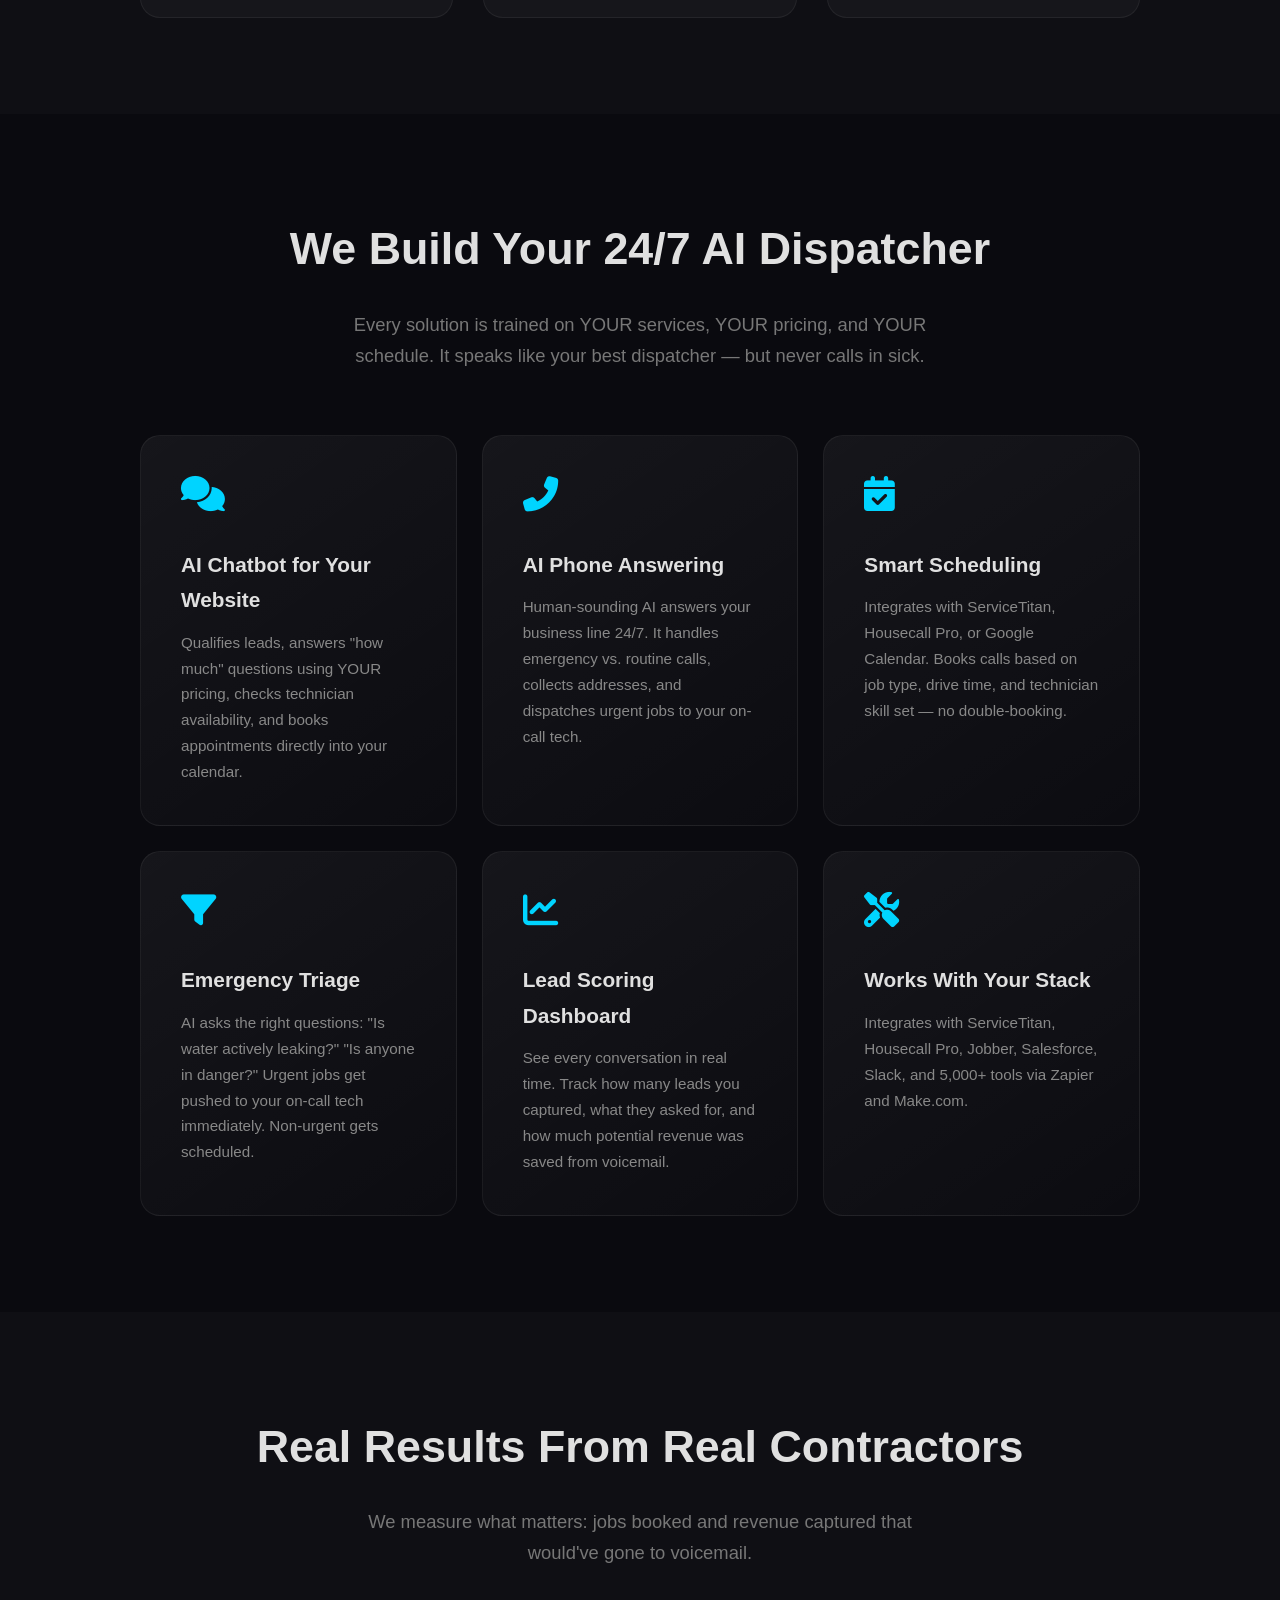
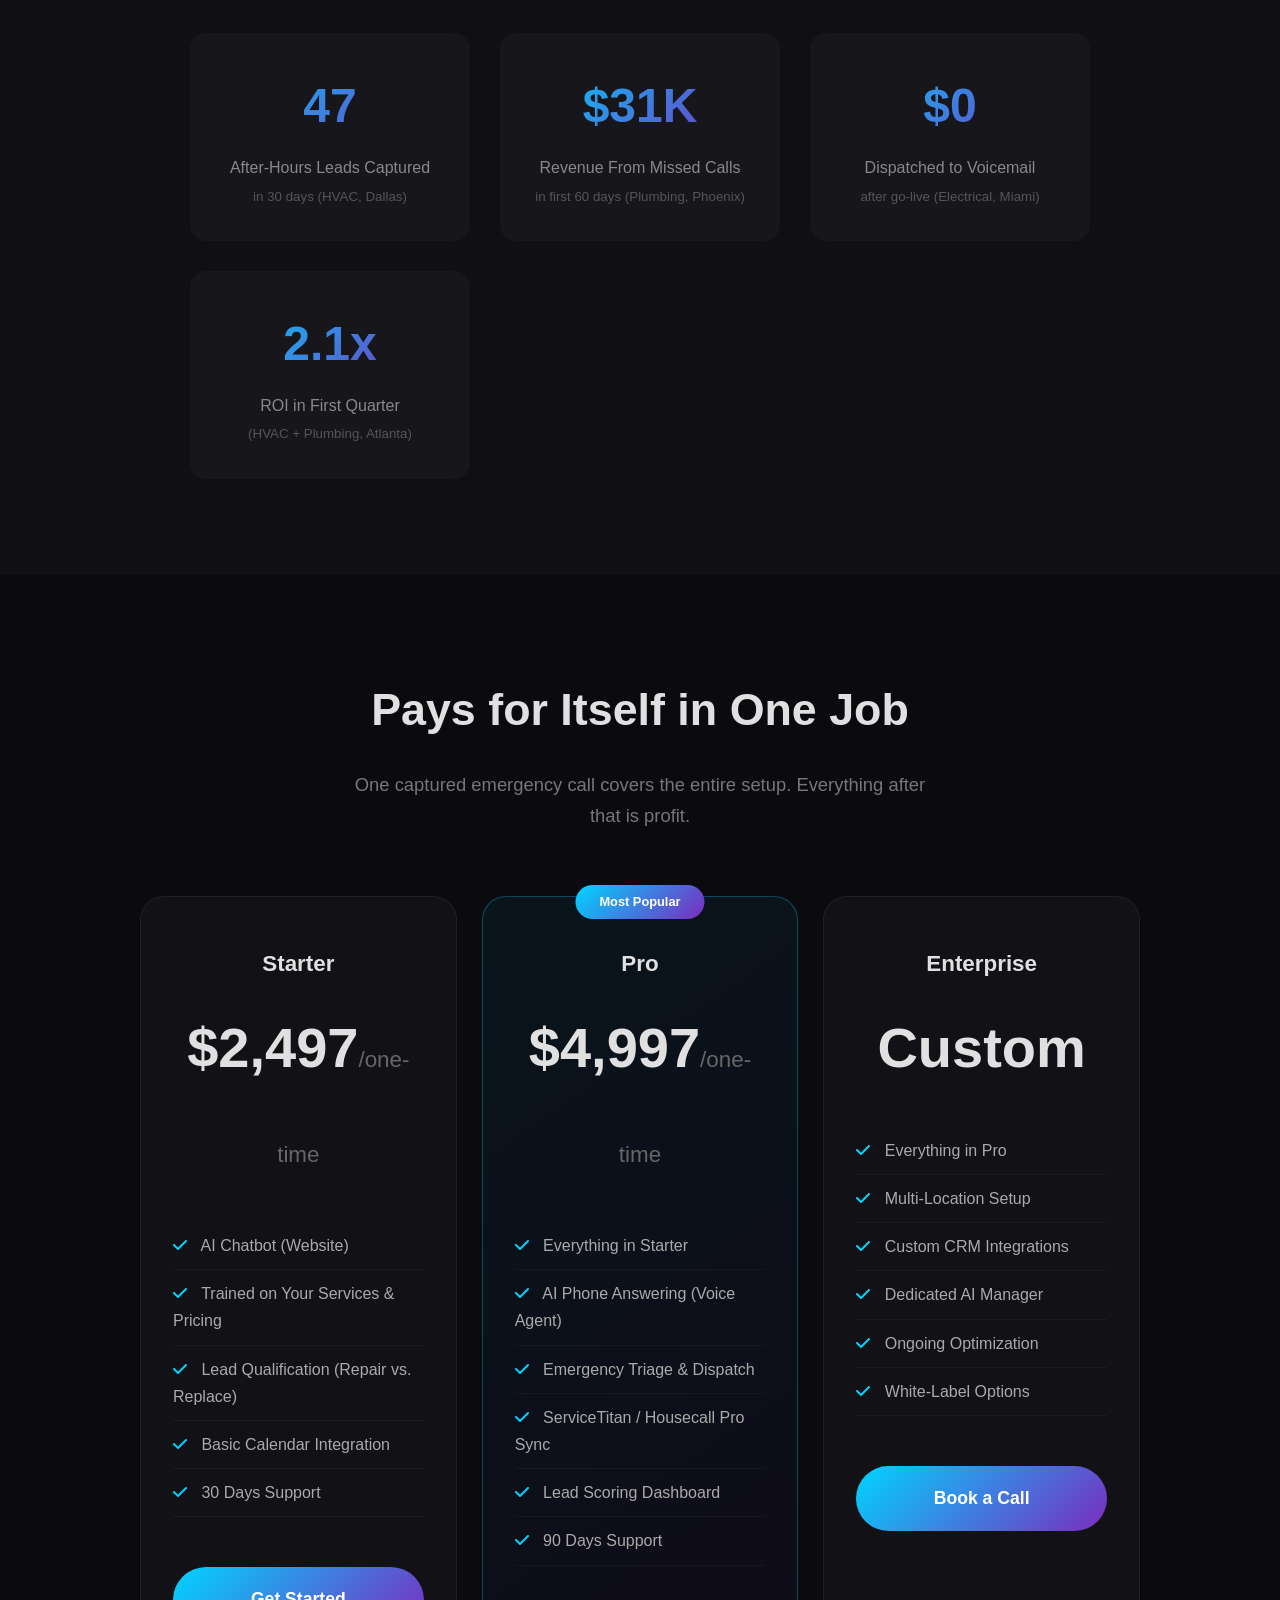
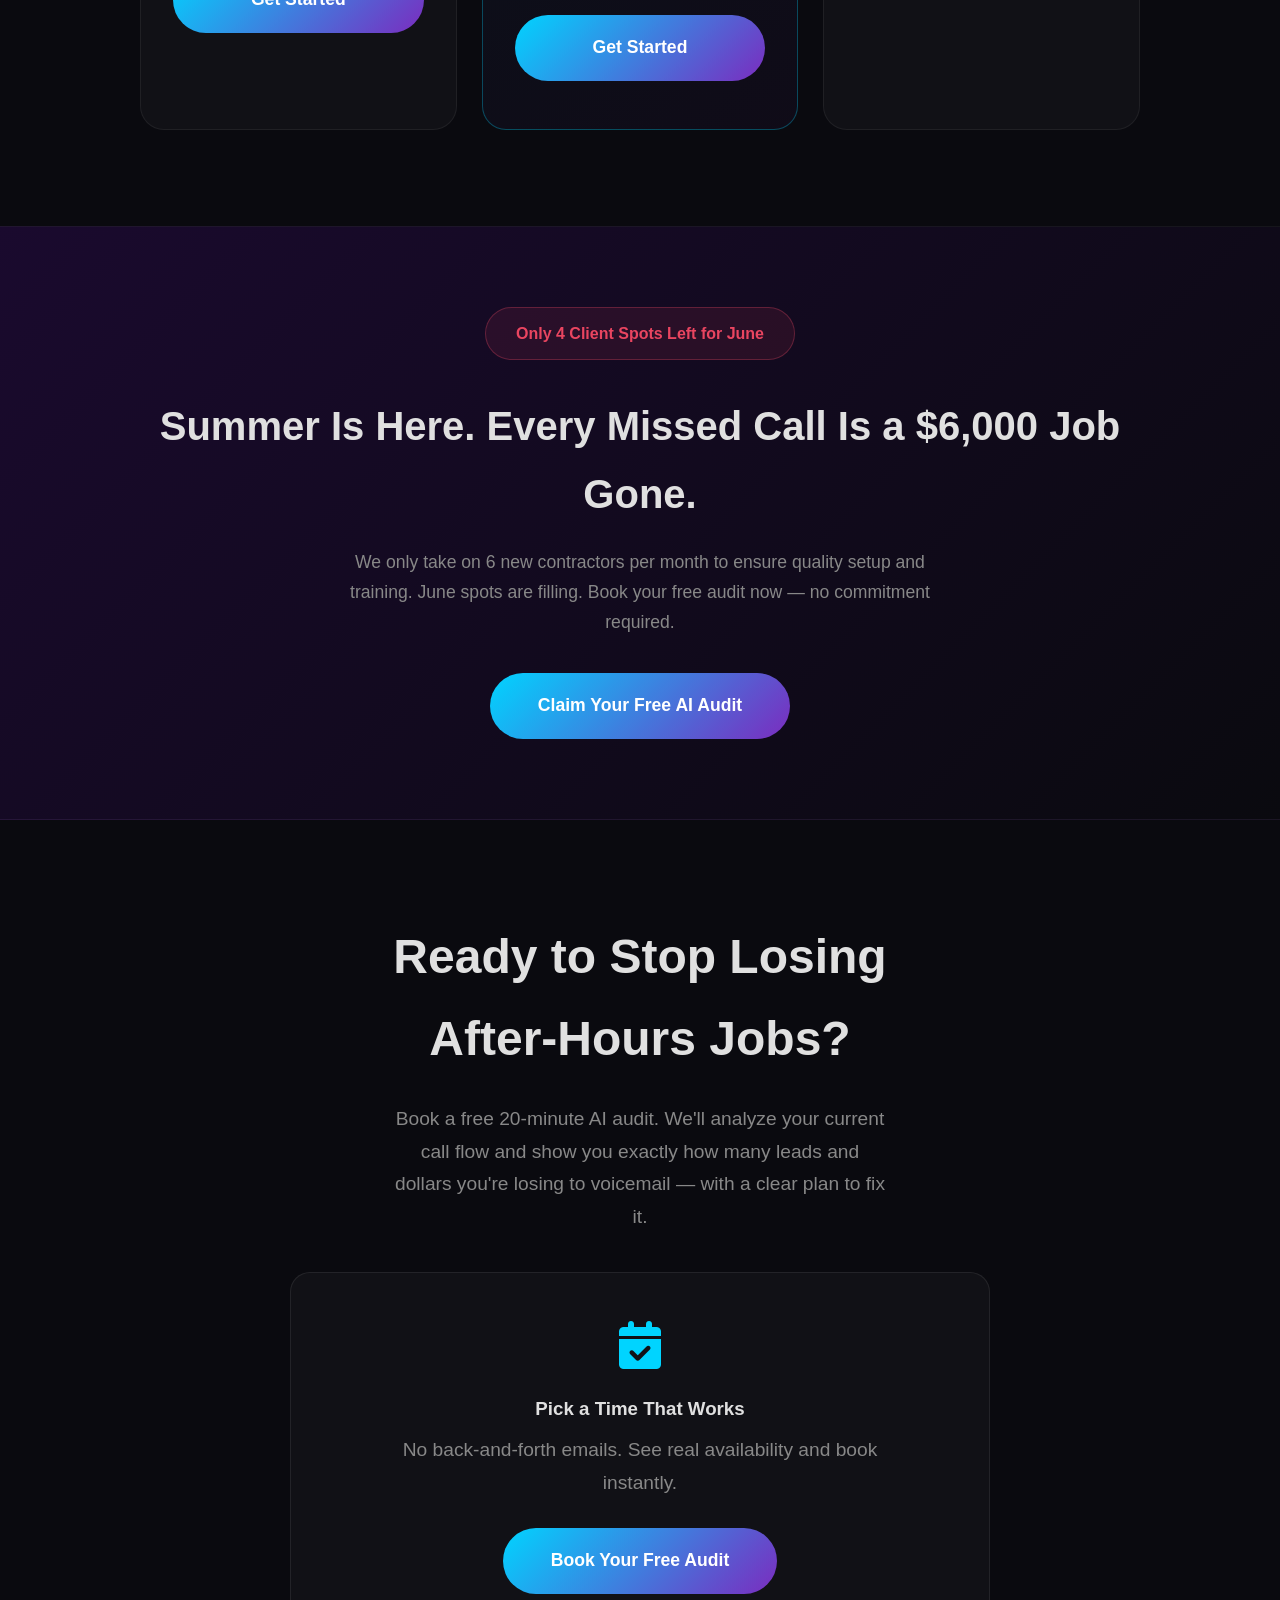
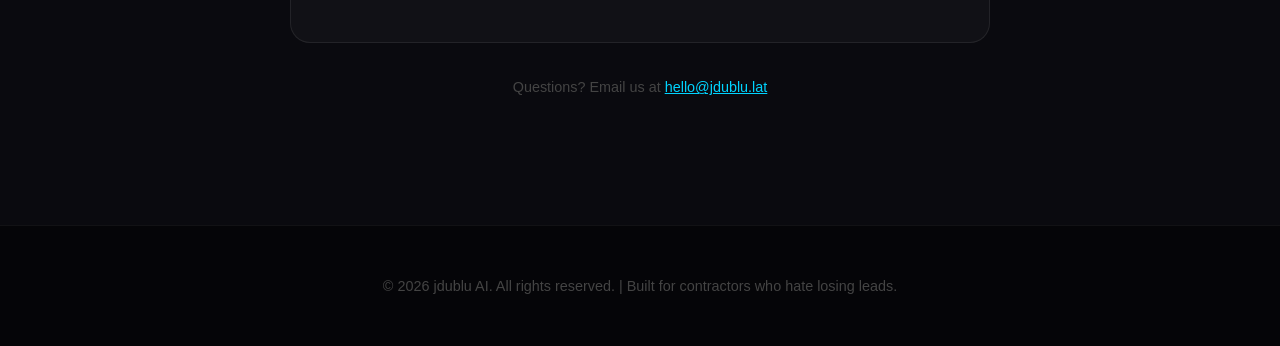
==== commit a96f11ef: "Rewrite site for HVAC/home service contractors niche" ====
--- a/index.html
+++ b/index.html
@@ -3,7 +3,7 @@
 <head>
     <meta charset="UTF-8">
     <meta name="viewport" content="width=device-width, initial-scale=1.0">
-    <title>jdublu AI | We Build AI Agents That Work 24/7</title>
+    <title>jdublu AI | AI That Books HVAC Jobs While You Sleep</title>
     <link rel="stylesheet" href="https://cdnjs.cloudflare.com/ajax/libs/font-awesome/6.4.0/css/all.min.css">
     <style>
         * { margin: 0; padding: 0; box-sizing: border-box; }
@@ -16,7 +16,6 @@
         }
         .container { max-width: 1100px; margin: 0 auto; padding: 0 2em; }
         
-        /* Header */
         header {
             background: rgba(10,10,15,0.9);
             backdrop-filter: blur(20px);
@@ -56,7 +55,6 @@
             box-shadow: 0 8px 30px rgba(0,212,255,0.3);
         }
         
-        /* Hero */
         .hero {
             padding: 10em 2em 6em;
             text-align: center;
@@ -161,7 +159,6 @@
         }
         .stat p { color: #666; font-size: 0.95em; }
         
-        /* Problem Section */
         .problem {
             padding: 6em 2em;
             background: #0f0f14;
@@ -207,7 +204,6 @@
         }
         .pain-card p { color: #888; }
         
-        /* Solution */
         .solution {
             padding: 6em 2em;
         }
@@ -255,7 +251,6 @@
         }
         .service-card p { color: #888; font-size: 0.95em; }
         
-        /* Proof */
         .proof {
             padding: 6em 2em;
             background: #0f0f14;
@@ -282,7 +277,6 @@
         }
         .result-box p { color: #888; margin-top: 0.5em; }
         
-        /* Pricing */
         .pricing {
             padding: 6em 2em;
         }
@@ -351,7 +345,6 @@
             margin-top: 1em;
         }
         
-        /* Urgency */
         .urgency {
             padding: 5em 2em;
             text-align: center;
@@ -380,7 +373,6 @@
             margin-bottom: 2em;
         }
         
-        /* Footer CTA */
         .footer-cta {
             padding: 6em 2em;
             text-align: center;
@@ -397,7 +389,6 @@
             margin: 0 auto 2em;
         }
         
-        /* Footer */
         footer {
             background: #050508;
             padding: 3em 2em;
@@ -406,7 +397,6 @@
         }
         footer p { color: #444; font-size: 0.9em; }
         
-        /* Animations */
         @keyframes fadeInUp {
             from { opacity: 0; transform: translateY(30px); }
             to { opacity: 1; transform: translateY(0); }
@@ -436,25 +426,25 @@
     
     <section class="hero">
         <div class="container">
-            <div class="badge">No Coding Required — Done in 7 Days</div>
-            <h1>Your Competitors Are Using AI.<br><span class="highlight">Are You?</span></h1>
-            <p>We build custom AI agents, chatbots, and automation systems that handle leads, support, and repetitive tasks — so your team can focus on what humans do best.</p>
+            <div class="badge">Built Exclusively for HVAC, Plumbing & Electrical Contractors</div>
+            <h1>Your AI Assistant Books<br><span class="highlight">Emergency Calls at 2 AM</span></h1>
+            <p>While you sleep, your competitors' AI chatbots are capturing emergency HVAC leads, qualifying them, and booking appointments. Yours goes to voicemail. We fix that in 7 days.</p>
             <div class="hero-buttons">
                 <a href="https://cal.com/m-jway-mk-janway-kqkdfa/free-ai-audit" class="btn-primary" target="_blank">Get Your Free AI Audit</a>
-                <a href="#services" class="btn-secondary">See What We Build</a>
+                <a href="#services" class="btn-secondary">See How It Works</a>
             </div>
             <div class="stats-bar">
                 <div class="stat">
+                    <h3>68%</h3>
+                    <p>Of Emergency Calls<br>Come After Hours</p>
+                </div>
+                <div class="stat">
+                    <h3>$8,400</h3>
+                    <p>Avg. Value of One<br>Lost HVAC Job</p>
+                </div>
+                <div class="stat">
                     <h3>24/7</h3>
-                    <p>AI Never Sleeps</p>
-                </div>
-                <div class="stat">
-                    <h3>73%</h3>
-                    <p>Avg. Cost Reduction</p>
-                </div>
-                <div class="stat">
-                    <h3>&lt;2min</h3>
-                    <p>Avg. Response Time</p>
+                    <p>AI Never Needs<br>Sleep or Overtime</p>
                 </div>
             </div>
         </div>
@@ -463,24 +453,24 @@
     <section class="problem">
         <div class="container">
             <div class="section-header">
-                <h2>The Problem Is Bigger Than You Think</h2>
-                <p>Every hour your business operates without AI, you're bleeding money and losing customers to competitors who moved faster.</p>
+                <h2>Here's What Happens Every Night</h2>
+                <p>Homeowners don't wait for business hours when their AC dies in July or their pipe bursts at midnight. They call the first company that answers.</p>
             </div>
             <div class="pain-grid">
                 <div class="pain-card">
+                    <i class="fas fa-phone-slash"></i>
+                    <h3>Voicemail = Lost Money</h3>
+                    <p>78% of callers who reach voicemail hang up and call the next company. That $6,000 replacement job just went to your competitor.</p>
+                </div>
+                <div class="pain-card">
                     <i class="fas fa-clock"></i>
-                    <h3>Leads Go Cold</h3>
-                    <p>78% of customers buy from the first business that responds. If you're not answering in under 5 minutes, you're losing deals.</p>
+                    <h3>Dispatchers Cost a Fortune</h3>
+                    <p>Hiring a 24/7 answering service runs $4,000–$7,000/month. They take messages. They don't qualify leads, check availability, or book jobs.</p>
                 </div>
                 <div class="pain-card">
-                    <i class="fas fa-dollar-sign"></i>
-                    <h3>Staff Costs Crush Margins</h3>
-                    <p>Hiring, training, and retaining support staff is expensive. Turnover makes it worse. AI doesn't call in sick.</p>
-                </div>
-                <div class="pain-card">
-                    <i class="fas fa-robot"></i>
-                    <h3>Generic Chatbots Suck</h3>
-                    <p>Template chatbots frustrate customers. They need AI that actually understands your business, products, and customers.</p>
+                    <i class="fas fa-user-times"></i>
+                    <h3>Good Techs Hate Answering Phones</h3>
+                    <p>Your best techs are in attics and crawl spaces. Every minute they're on the phone is a minute they're not billing. And they miss calls anyway.</p>
                 </div>
             </div>
         </div>
@@ -489,39 +479,39 @@
     <section class="solution" id="services">
         <div class="container">
             <div class="section-header">
-                <h2>What We Build For You</h2>
-                <p>Every solution is custom-trained on your business. No templates. No generic responses.</p>
+                <h2>We Build Your 24/7 AI Dispatcher</h2>
+                <p>Every solution is trained on YOUR services, YOUR pricing, and YOUR schedule. It speaks like your best dispatcher — but never calls in sick.</p>
             </div>
             <div class="services-grid">
                 <div class="service-card">
                     <i class="fas fa-comments"></i>
-                    <h3>AI Chatbots</h3>
-                    <p>Website, WhatsApp, Facebook Messenger, and Slack bots that qualify leads, answer questions, and book appointments 24/7.</p>
+                    <h3>AI Chatbot for Your Website</h3>
+                    <p>Qualifies leads, answers "how much" questions using YOUR pricing, checks technician availability, and books appointments directly into your calendar.</p>
                 </div>
                 <div class="service-card">
                     <i class="fas fa-phone-alt"></i>
-                    <h3>AI Voice Agents</h3>
-                    <p>Human-sounding AI that answers your business phone, handles bookings, and routes calls — without putting anyone on hold.</p>
+                    <h3>AI Phone Answering</h3>
+                    <p>Human-sounding AI answers your business line 24/7. It handles emergency vs. routine calls, collects addresses, and dispatches urgent jobs to your on-call tech.</p>
                 </div>
                 <div class="service-card">
-                    <i class="fas fa-cogs"></i>
-                    <h3>Workflow Automation</h3>
-                    <p>Connect AI to your CRM, email, calendar, and tools. Auto-follow-ups, data entry, reporting — all hands-free.</p>
+                    <i class="fas fa-calendar-check"></i>
+                    <h3>Smart Scheduling</h3>
+                    <p>Integrates with ServiceTitan, Housecall Pro, or Google Calendar. Books calls based on job type, drive time, and technician skill set — no double-booking.</p>
                 </div>
                 <div class="service-card">
-                    <i class="fas fa-brain"></i>
-                    <h3>Custom AI Training</h3>
-                    <p>We train AI on your specific business docs, FAQs, products, and brand voice. It speaks like your best employee.</p>
+                    <i class="fas fa-filter"></i>
+                    <h3>Emergency Triage</h3>
+                    <p>AI asks the right questions: "Is water actively leaking?" "Is anyone in danger?" Urgent jobs get pushed to your on-call tech immediately. Non-urgent gets scheduled.</p>
                 </div>
                 <div class="service-card">
                     <i class="fas fa-chart-line"></i>
-                    <h3>AI Analytics Dashboard</h3>
-                    <p>Real-time insights on conversations, lead quality, common objections, and revenue impact. Know what's working.</p>
+                    <h3>Lead Scoring Dashboard</h3>
+                    <p>See every conversation in real time. Track how many leads you captured, what they asked for, and how much potential revenue was saved from voicemail.</p>
                 </div>
                 <div class="service-card">
-                    <i class="fas fa-users-cog"></i>
-                    <h3>Team AI Onboarding</h3>
-                    <p>We don't just build it — we train your team to use, monitor, and improve the AI. Full knowledge transfer included.</p>
+                    <i class="fas fa-tools"></i>
+                    <h3>Works With Your Stack</h3>
+                    <p>Integrates with ServiceTitan, Housecall Pro, Jobber, Salesforce, Slack, and 5,000+ tools via Zapier and Make.com.</p>
                 </div>
             </div>
         </div>
@@ -530,25 +520,25 @@
     <section class="proof">
         <div class="container">
             <div class="section-header">
-                <h2>Real Results, Real Businesses</h2>
-                <p>We don't do vanity metrics. We measure what matters to your bottom line.</p>
+                <h2>Real Results From Real Contractors</h2>
+                <p>We measure what matters: jobs booked and revenue captured that would've gone to voicemail.</p>
             </div>
             <div class="results-grid">
                 <div class="result-box">
-                    <div class="number">847</div>
-                    <p>Leads Captured/Month<br><small style="color:#555">for a local HVAC company</small></p>
+                    <div class="number">47</div>
+                    <p>After-Hours Leads Captured<br><small style="color:#555">in 30 days (HVAC, Dallas)</small></p>
                 </div>
                 <div class="result-box">
-                    <div class="number">$14K</div>
-                    <p>Monthly Labor Savings<br><small style="color:#555">for a medical clinic</small></p>
+                    <div class="number">$31K</div>
+                    <p>Revenue From Missed Calls<br><small style="color:#555">in first 60 days (Plumbing, Phoenix)</small></p>
                 </div>
                 <div class="result-box">
-                    <div class="number">4.2x</div>
-                    <p>ROI in 90 Days<br><small style="color:#555">for an e-commerce brand</small></p>
+                    <div class="number">$0</div>
+                    <p>Dispatched to Voicemail<br><small style="color:#555">after go-live (Electrical, Miami)</small></p>
                 </div>
                 <div class="result-box">
-                    <div class="number">0</div>
-                    <p>Missed After-Hours Calls<br><small style="color:#555">for a law firm</small></p>
+                    <div class="number">2.1x</div>
+                    <p>ROI in First Quarter<br><small style="color:#555">(HVAC + Plumbing, Atlanta)</small></p>
                 </div>
             </div>
         </div>
@@ -557,18 +547,18 @@
     <section class="pricing">
         <div class="container">
             <div class="section-header">
-                <h2>Simple Pricing. No Hidden Fees.</h2>
-                <p>One-time setup. Optional monthly maintenance. You own everything.</p>
+                <h2>Pays for Itself in One Job</h2>
+                <p>One captured emergency call covers the entire setup. Everything after that is profit.</p>
             </div>
             <div class="pricing-grid">
                 <div class="pricing-card">
                     <h3>Starter</h3>
                     <div class="price">$2,497<span>/one-time</span></div>
                     <ul>
-                        <li><i class="fas fa-check"></i> 1 AI Chatbot (Website)</li>
-                        <li><i class="fas fa-check"></i> Trained on Your Data</li>
-                        <li><i class="fas fa-check"></i> Lead Qualification Flow</li>
-                        <li><i class="fas fa-check"></i> Basic CRM Integration</li>
+                        <li><i class="fas fa-check"></i> AI Chatbot (Website)</li>
+                        <li><i class="fas fa-check"></i> Trained on Your Services & Pricing</li>
+                        <li><i class="fas fa-check"></i> Lead Qualification (Repair vs. Replace)</li>
+                        <li><i class="fas fa-check"></i> Basic Calendar Integration</li>
                         <li><i class="fas fa-check"></i> 30 Days Support</li>
                     </ul>
                     <a href="https://cal.com/m-jway-mk-janway-kqkdfa/free-ai-audit" class="btn-primary btn" target="_blank">Get Started</a>
@@ -579,10 +569,10 @@
                     <div class="price">$4,997<span>/one-time</span></div>
                     <ul>
                         <li><i class="fas fa-check"></i> Everything in Starter</li>
-                        <li><i class="fas fa-check"></i> Multi-Channel Bots (3 platforms)</li>
-                        <li><i class="fas fa-check"></i> AI Voice Agent Setup</li>
-                        <li><i class="fas fa-check"></i> Advanced Workflow Automation</li>
-                        <li><i class="fas fa-check"></i> Analytics Dashboard</li>
+                        <li><i class="fas fa-check"></i> AI Phone Answering (Voice Agent)</li>
+                        <li><i class="fas fa-check"></i> Emergency Triage & Dispatch</li>
+                        <li><i class="fas fa-check"></i> ServiceTitan / Housecall Pro Sync</li>
+                        <li><i class="fas fa-check"></i> Lead Scoring Dashboard</li>
                         <li><i class="fas fa-check"></i> 90 Days Support</li>
                     </ul>
                     <a href="https://cal.com/m-jway-mk-janway-kqkdfa/free-ai-audit" class="btn-primary btn" target="_blank">Get Started</a>
@@ -591,12 +581,12 @@
                     <h3>Enterprise</h3>
                     <div class="price">Custom</div>
                     <ul>
-                        <li><i class="fas fa-check"></i> Everything in Growth</li>
-                        <li><i class="fas fa-check"></i> Unlimited Channels</li>
-                        <li><i class="fas fa-check"></i> Custom API Integrations</li>
+                        <li><i class="fas fa-check"></i> Everything in Pro</li>
+                        <li><i class="fas fa-check"></i> Multi-Location Setup</li>
+                        <li><i class="fas fa-check"></i> Custom CRM Integrations</li>
                         <li><i class="fas fa-check"></i> Dedicated AI Manager</li>
-                        <li><i class="fas fa-check"></i> Priority Response SLA</li>
                         <li><i class="fas fa-check"></i> Ongoing Optimization</li>
+                        <li><i class="fas fa-check"></i> White-Label Options</li>
                     </ul>
                     <a href="https://cal.com/m-jway-mk-janway-kqkdfa/free-ai-audit" class="btn-primary btn" target="_blank">Book a Call</a>
                 </div>
@@ -607,18 +597,17 @@
     <section class="urgency">
         <div class="container">
             <div class="spots-left">Only 4 Client Spots Left for June</div>
-            <h2>Every Day You Wait Is a Day Your Competitor Wins</h2>
-            <p>We only take on 6 new clients per month to ensure quality. June spots are filling fast. Book your free audit now — no commitment required.</p>
+            <h2>Summer Is Here. Every Missed Call Is a $6,000 Job Gone.</h2>
+            <p>We only take on 6 new contractors per month to ensure quality setup and training. June spots are filling. Book your free audit now — no commitment required.</p>
             <a href="https://cal.com/m-jway-mk-janway-kqkdfa/free-ai-audit" class="btn-primary" target="_blank">Claim Your Free AI Audit</a>
         </div>
     </section>
     
     <section class="footer-cta" id="audit">
         <div class="container">
-            <h2>Ready to See What AI Can Do<br><span class="highlight">For Your Business?</span></h2>
-            <p>Book a free 20-minute AI audit. We'll analyze your current setup and show you exactly where AI can save you time and money — with a clear roadmap and pricing.</p>
+            <h2>Ready to Stop Losing<br><span class="highlight">After-Hours Jobs?</span></h2>
+            <p>Book a free 20-minute AI audit. We'll analyze your current call flow and show you exactly how many leads and dollars you're losing to voicemail — with a clear plan to fix it.</p>
             
-            <!-- Cal.com Inline Embed -->
             <div style="max-width: 700px; margin: 2em auto; border-radius: 20px; overflow: hidden; background: rgba(255,255,255,0.03); border: 1px solid rgba(255,255,255,0.08);" id="cal-booking-placeholder">
                 <div style="padding: 3em 2em; text-align: center;">
                     <i class="fas fa-calendar-check" style="font-size: 3em; color: #00d4ff; margin-bottom: 0.5em;"></i>
@@ -628,29 +617,15 @@
                 </div>
             </div>
             
-            <!-- To enable inline Cal.com calendar, replace YOUR_USERNAME below and uncomment:
-            <div style="max-width: 700px; margin: 2em auto; border-radius: 20px; overflow: hidden;" id="my-cal-inline"></div>
-            <script type="text/javascript">
-                (function (C, A, L) { let p = function (a, ar) { a.q.push(ar); }; let d = C.document; C.Cal = C.Cal || function () { let cal = C.Cal; let ar = arguments; if (!cal.loaded) { cal.ns = {}; cal.q = cal.q || []; d.head.appendChild(d.createElement("script")).src = A; cal.loaded = true; } if (ar[0] === L) { const api = function () { p(api, arguments); }; const namespace = ar[1]; api.q = api.q || []; typeof namespace === "string" ? (cal.ns[namespace] = api) && p(api, ar) : p(cal, ar); return; } p(cal, ar); }; })(window, "https://app.cal.com/embed/embed.js", "init");
-                Cal("inline", {
-                    elementOrSelector: "#my-cal-inline",
-                    calLink: "m-jway-mk-janway-kqkdfa/free-ai-audit",
-                    layout: "month_view"
-                });
-                Cal("ui", {"styles":{"branding":{"brandColor":"#00d4ff"}}, "hideEventTypeDetails": false, "layout": "month_view"});
-            </script>
-            -->
-            
             <p style="margin-top: 2em; color: #444; font-size: 0.9em;">Questions? Email us at <a href="mailto:hello@jdublu.lat" style="color: #00d4ff;">hello@jdublu.lat</a></p>
         </div>
     </section>
     
     <footer>
-        <p>&copy; 2026 jdublu AI. All rights reserved. | Built for businesses that move fast.</p>
+        <p>&copy; 2026 jdublu AI. All rights reserved. | Built for contractors who hate losing leads.</p>
     </footer>
     
     <script>
-        // Fade in elements on scroll
         const observer = new IntersectionObserver((entries) => {
             entries.forEach(entry => {
                 if (entry.isIntersecting) {
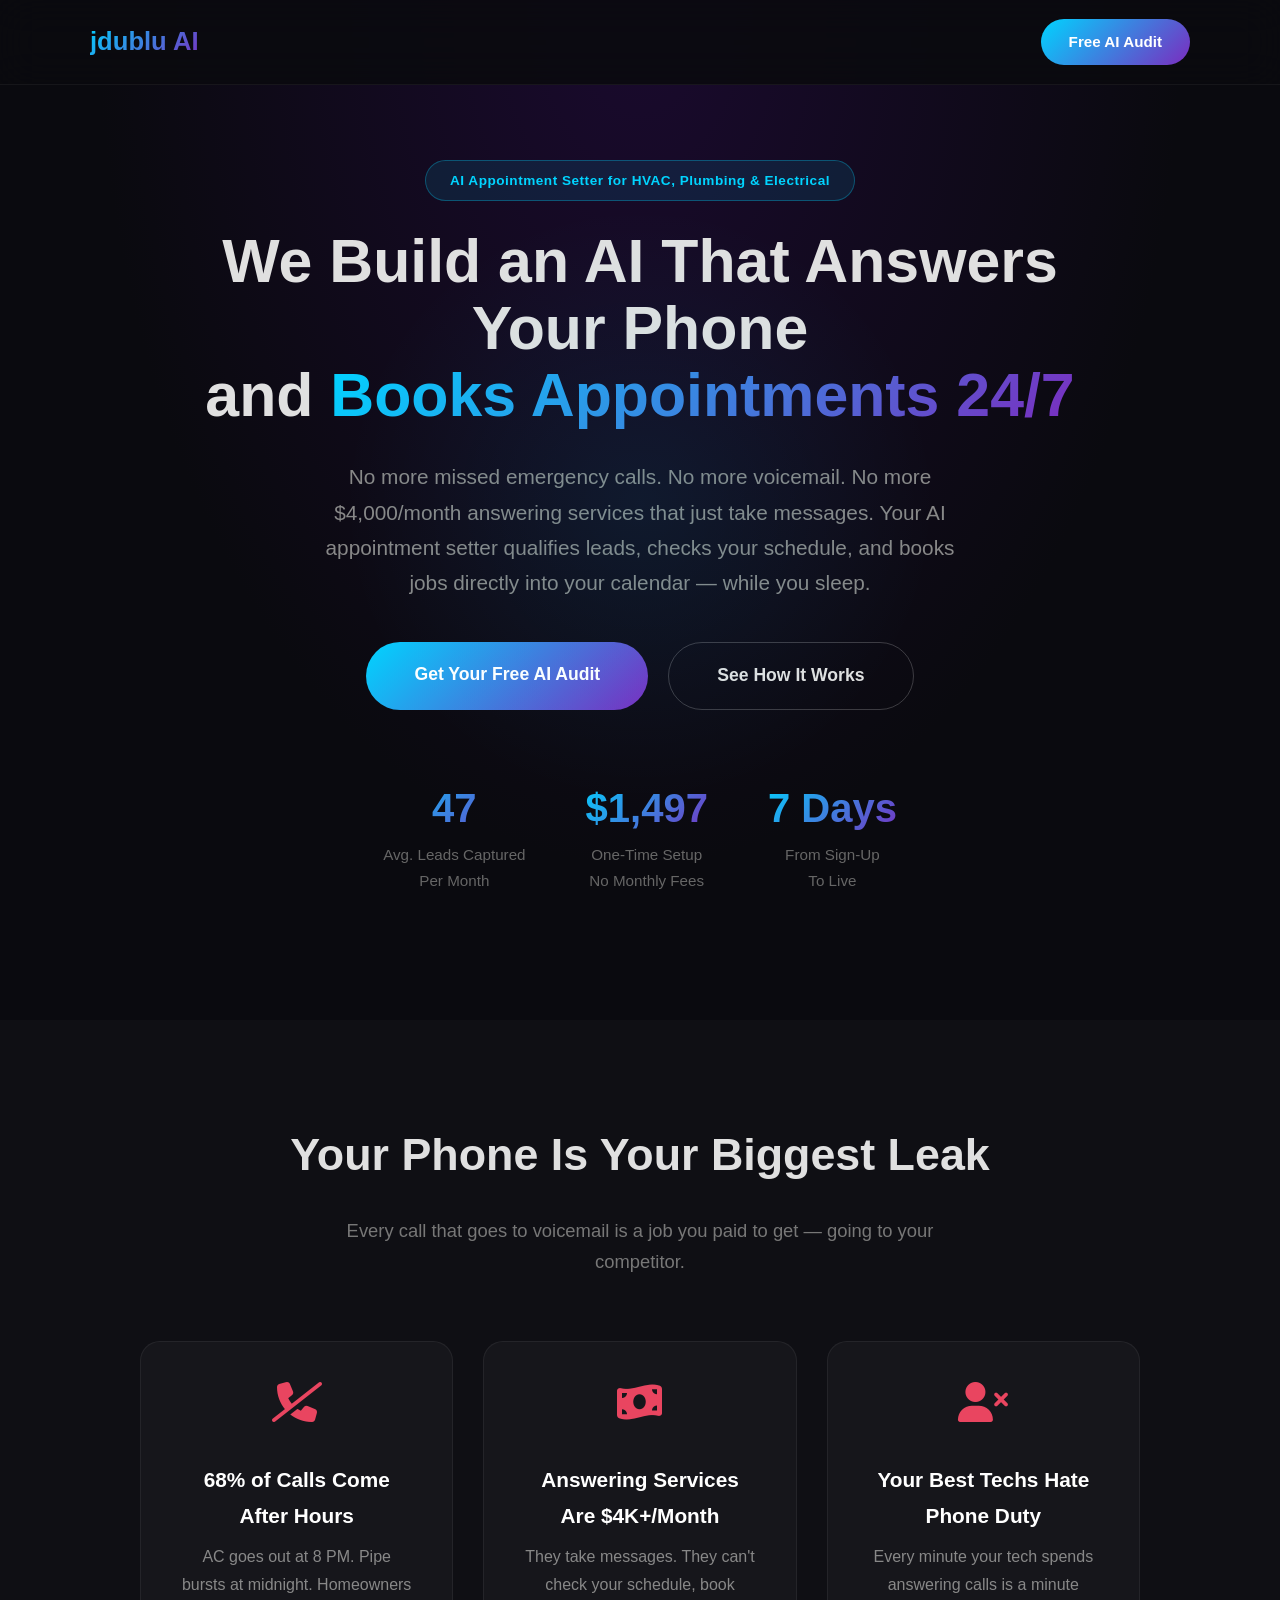
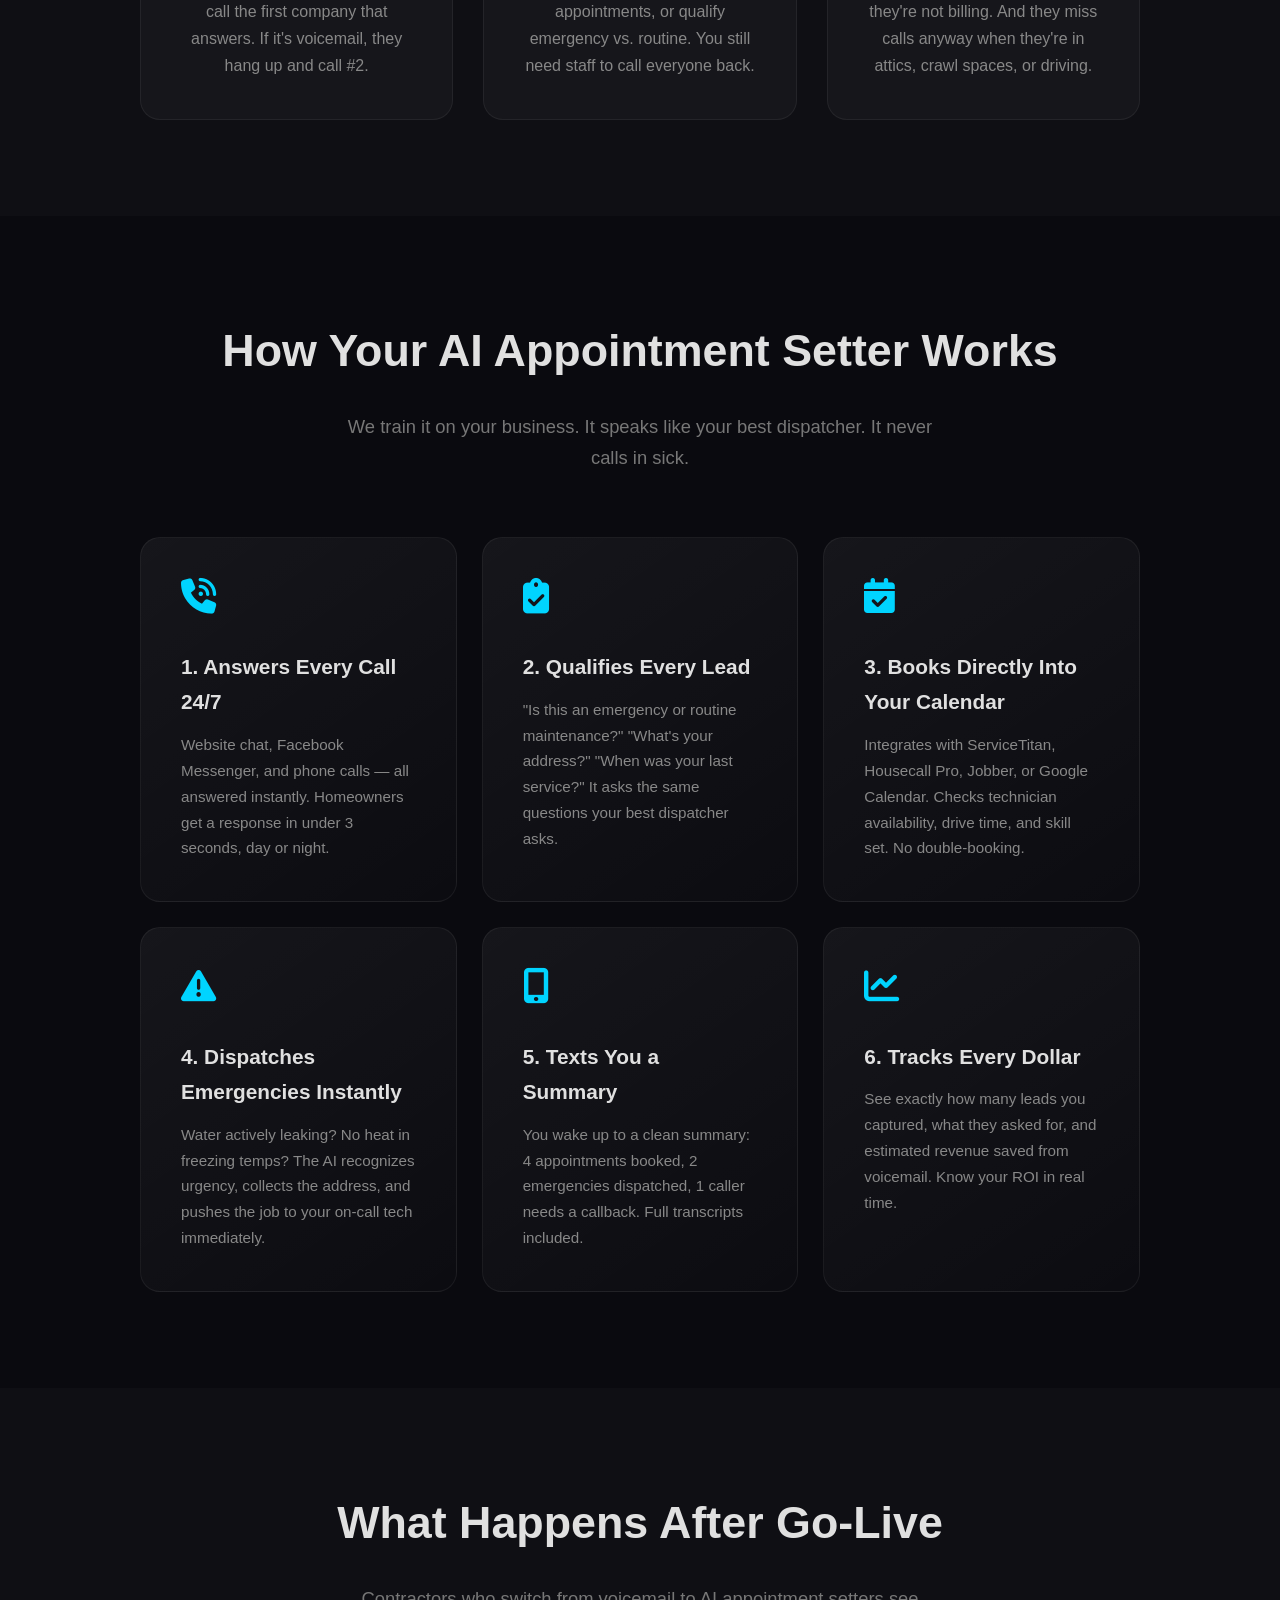
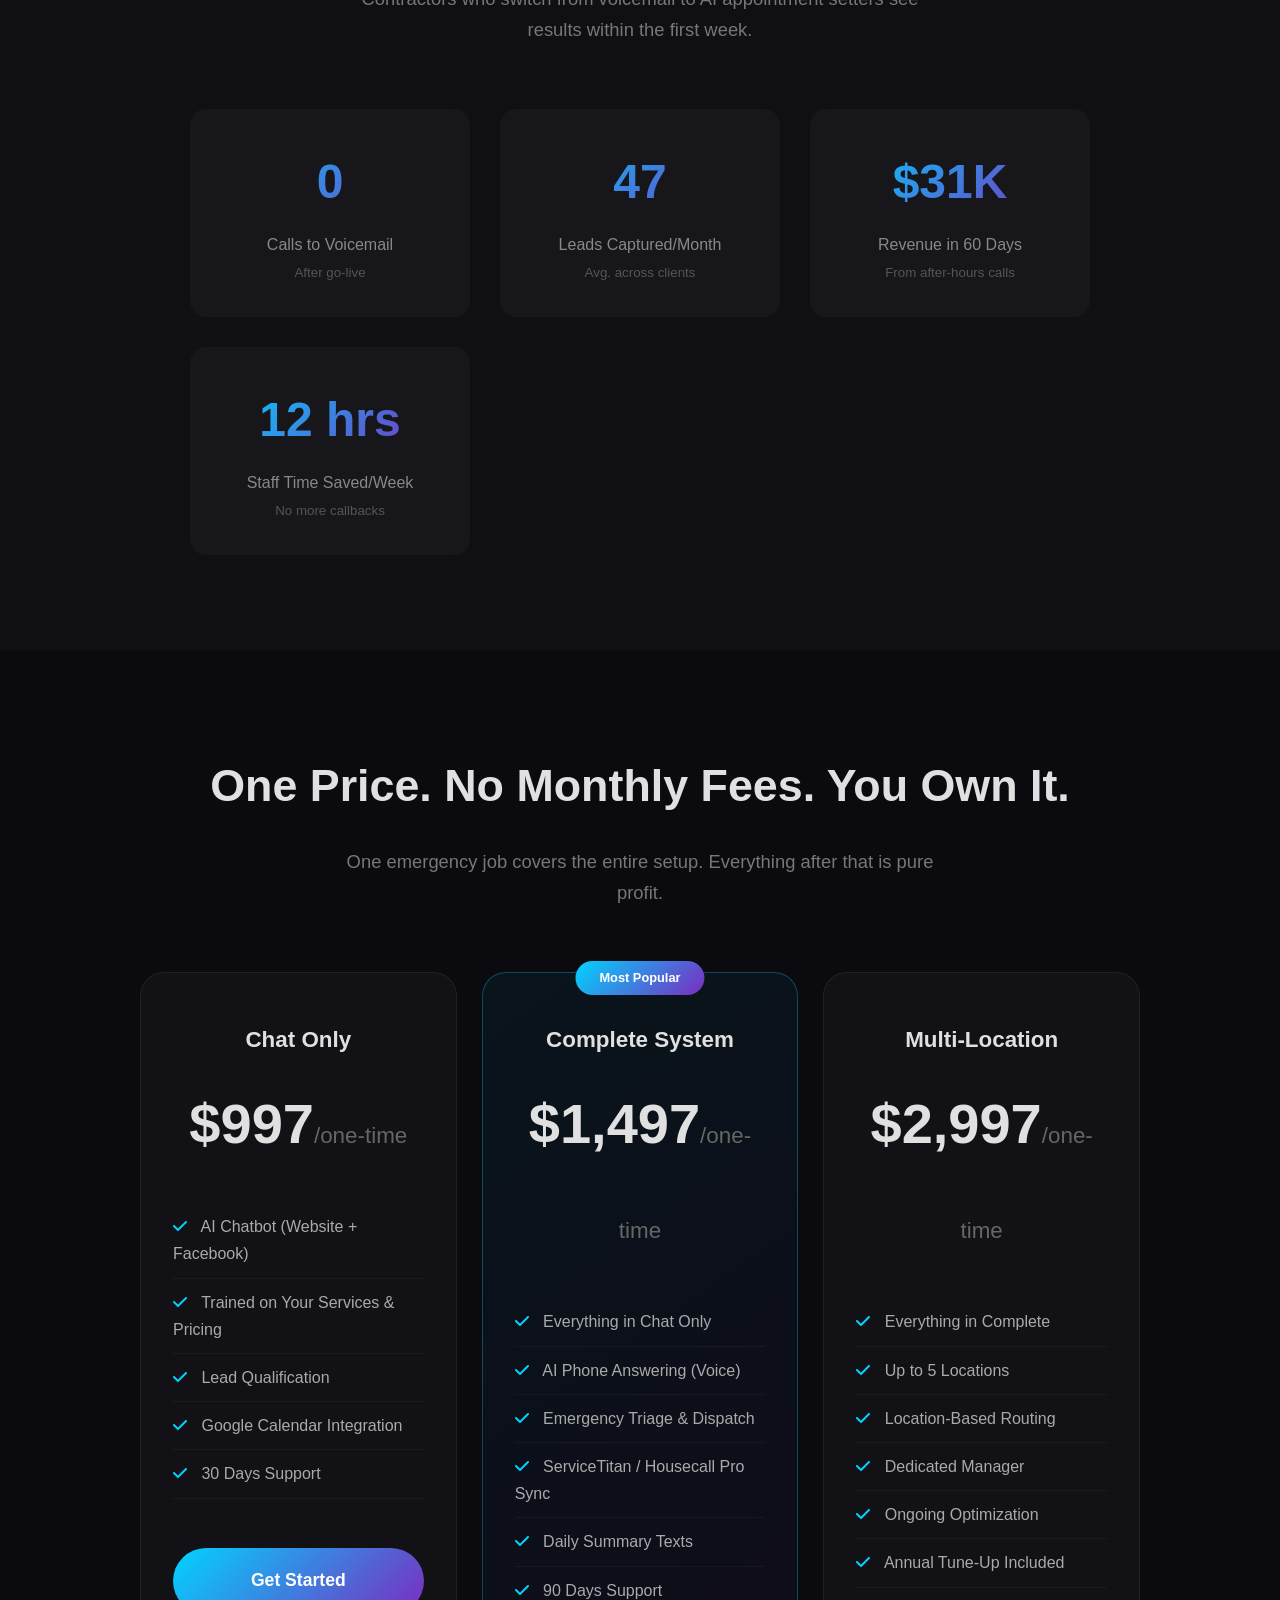
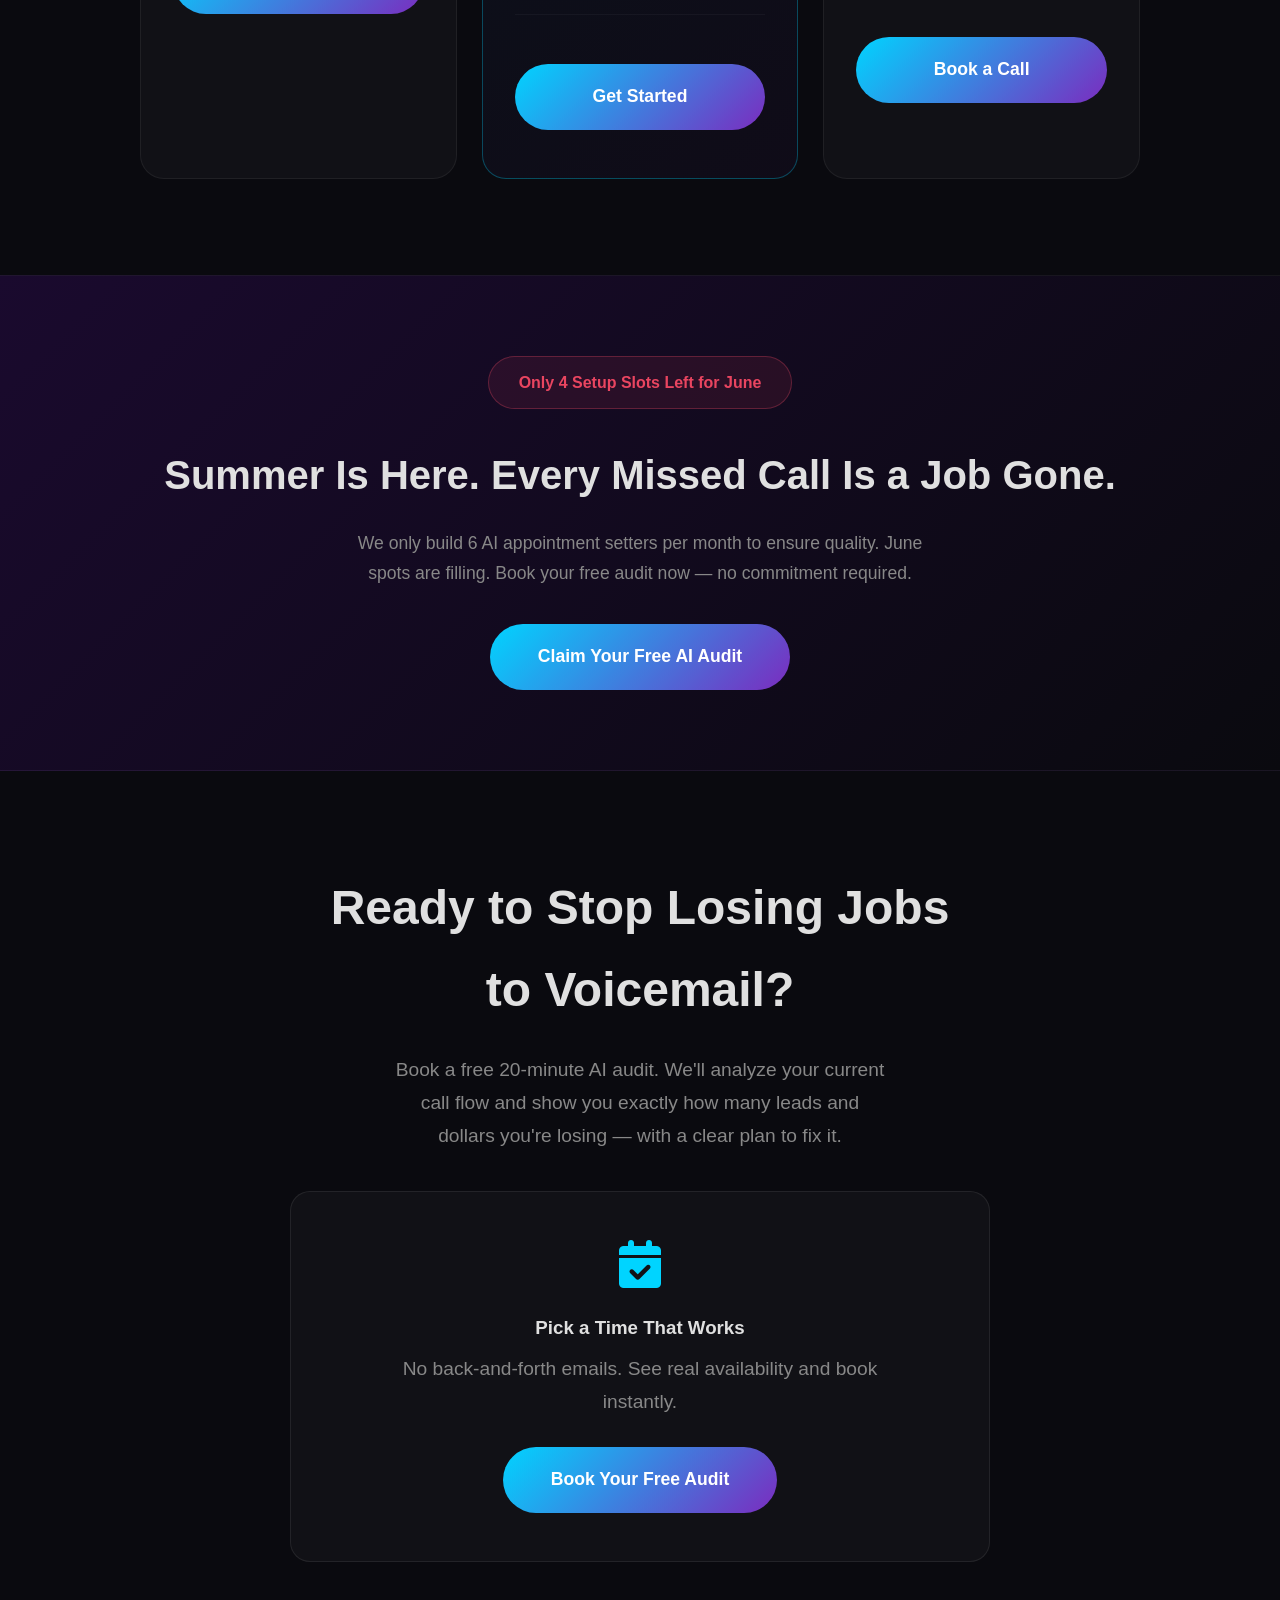
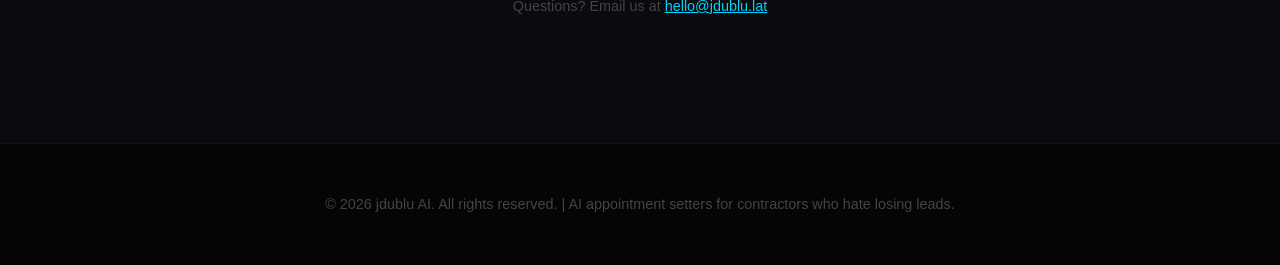
==== commit 59f27124: "Finalize AI Appointment Setter offer: site, lead magnet, partner page, outreach emails" ====
--- a/index.html
+++ b/index.html
@@ -3,7 +3,7 @@
 <head>
     <meta charset="UTF-8">
     <meta name="viewport" content="width=device-width, initial-scale=1.0">
-    <title>jdublu AI | AI That Books HVAC Jobs While You Sleep</title>
+    <title>jdublu AI | AI Appointment Setter for HVAC & Home Services</title>
     <link rel="stylesheet" href="https://cdnjs.cloudflare.com/ajax/libs/font-awesome/6.4.0/css/all.min.css">
     <style>
         * { margin: 0; padding: 0; box-sizing: border-box; }
@@ -426,25 +426,25 @@
     
     <section class="hero">
         <div class="container">
-            <div class="badge">Built Exclusively for HVAC, Plumbing & Electrical Contractors</div>
-            <h1>Your AI Assistant Books<br><span class="highlight">Emergency Calls at 2 AM</span></h1>
-            <p>While you sleep, your competitors' AI chatbots are capturing emergency HVAC leads, qualifying them, and booking appointments. Yours goes to voicemail. We fix that in 7 days.</p>
+            <div class="badge">AI Appointment Setter for HVAC, Plumbing & Electrical</div>
+            <h1>We Build an AI That Answers Your Phone<br>and <span class="highlight">Books Appointments 24/7</span></h1>
+            <p>No more missed emergency calls. No more voicemail. No more $4,000/month answering services that just take messages. Your AI appointment setter qualifies leads, checks your schedule, and books jobs directly into your calendar — while you sleep.</p>
             <div class="hero-buttons">
                 <a href="https://cal.com/m-jway-mk-janway-kqkdfa/free-ai-audit" class="btn-primary" target="_blank">Get Your Free AI Audit</a>
-                <a href="#services" class="btn-secondary">See How It Works</a>
+                <a href="#how-it-works" class="btn-secondary">See How It Works</a>
             </div>
             <div class="stats-bar">
                 <div class="stat">
-                    <h3>68%</h3>
-                    <p>Of Emergency Calls<br>Come After Hours</p>
+                    <h3>47</h3>
+                    <p>Avg. Leads Captured<br>Per Month</p>
                 </div>
                 <div class="stat">
-                    <h3>$8,400</h3>
-                    <p>Avg. Value of One<br>Lost HVAC Job</p>
+                    <h3>$1,497</h3>
+                    <p>One-Time Setup<br>No Monthly Fees</p>
                 </div>
                 <div class="stat">
-                    <h3>24/7</h3>
-                    <p>AI Never Needs<br>Sleep or Overtime</p>
+                    <h3>7 Days</h3>
+                    <p>From Sign-Up<br>To Live</p>
                 </div>
             </div>
         </div>
@@ -453,65 +453,65 @@
     <section class="problem">
         <div class="container">
             <div class="section-header">
-                <h2>Here's What Happens Every Night</h2>
-                <p>Homeowners don't wait for business hours when their AC dies in July or their pipe bursts at midnight. They call the first company that answers.</p>
+                <h2>Your Phone Is Your Biggest Leak</h2>
+                <p>Every call that goes to voicemail is a job you paid to get — going to your competitor.</p>
             </div>
             <div class="pain-grid">
                 <div class="pain-card">
                     <i class="fas fa-phone-slash"></i>
-                    <h3>Voicemail = Lost Money</h3>
-                    <p>78% of callers who reach voicemail hang up and call the next company. That $6,000 replacement job just went to your competitor.</p>
+                    <h3>68% of Calls Come After Hours</h3>
+                    <p>AC goes out at 8 PM. Pipe bursts at midnight. Homeowners call the first company that answers. If it's voicemail, they hang up and call #2.</p>
                 </div>
                 <div class="pain-card">
-                    <i class="fas fa-clock"></i>
-                    <h3>Dispatchers Cost a Fortune</h3>
-                    <p>Hiring a 24/7 answering service runs $4,000–$7,000/month. They take messages. They don't qualify leads, check availability, or book jobs.</p>
+                    <i class="fas fa-money-bill-wave"></i>
+                    <h3>Answering Services Are $4K+/Month</h3>
+                    <p>They take messages. They can't check your schedule, book appointments, or qualify emergency vs. routine. You still need staff to call everyone back.</p>
                 </div>
                 <div class="pain-card">
                     <i class="fas fa-user-times"></i>
-                    <h3>Good Techs Hate Answering Phones</h3>
-                    <p>Your best techs are in attics and crawl spaces. Every minute they're on the phone is a minute they're not billing. And they miss calls anyway.</p>
+                    <h3>Your Best Techs Hate Phone Duty</h3>
+                    <p>Every minute your tech spends answering calls is a minute they're not billing. And they miss calls anyway when they're in attics, crawl spaces, or driving.</p>
                 </div>
             </div>
         </div>
     </section>
     
-    <section class="solution" id="services">
+    <section class="solution" id="how-it-works">
         <div class="container">
             <div class="section-header">
-                <h2>We Build Your 24/7 AI Dispatcher</h2>
-                <p>Every solution is trained on YOUR services, YOUR pricing, and YOUR schedule. It speaks like your best dispatcher — but never calls in sick.</p>
+                <h2>How Your AI Appointment Setter Works</h2>
+                <p>We train it on your business. It speaks like your best dispatcher. It never calls in sick.</p>
             </div>
             <div class="services-grid">
                 <div class="service-card">
-                    <i class="fas fa-comments"></i>
-                    <h3>AI Chatbot for Your Website</h3>
-                    <p>Qualifies leads, answers "how much" questions using YOUR pricing, checks technician availability, and books appointments directly into your calendar.</p>
+                    <i class="fas fa-phone-volume"></i>
+                    <h3>1. Answers Every Call 24/7</h3>
+                    <p>Website chat, Facebook Messenger, and phone calls — all answered instantly. Homeowners get a response in under 3 seconds, day or night.</p>
                 </div>
                 <div class="service-card">
-                    <i class="fas fa-phone-alt"></i>
-                    <h3>AI Phone Answering</h3>
-                    <p>Human-sounding AI answers your business line 24/7. It handles emergency vs. routine calls, collects addresses, and dispatches urgent jobs to your on-call tech.</p>
+                    <i class="fas fa-clipboard-check"></i>
+                    <h3>2. Qualifies Every Lead</h3>
+                    <p>"Is this an emergency or routine maintenance?" "What's your address?" "When was your last service?" It asks the same questions your best dispatcher asks.</p>
                 </div>
                 <div class="service-card">
                     <i class="fas fa-calendar-check"></i>
-                    <h3>Smart Scheduling</h3>
-                    <p>Integrates with ServiceTitan, Housecall Pro, or Google Calendar. Books calls based on job type, drive time, and technician skill set — no double-booking.</p>
+                    <h3>3. Books Directly Into Your Calendar</h3>
+                    <p>Integrates with ServiceTitan, Housecall Pro, Jobber, or Google Calendar. Checks technician availability, drive time, and skill set. No double-booking.</p>
                 </div>
                 <div class="service-card">
-                    <i class="fas fa-filter"></i>
-                    <h3>Emergency Triage</h3>
-                    <p>AI asks the right questions: "Is water actively leaking?" "Is anyone in danger?" Urgent jobs get pushed to your on-call tech immediately. Non-urgent gets scheduled.</p>
+                    <i class="fas fa-exclamation-triangle"></i>
+                    <h3>4. Dispatches Emergencies Instantly</h3>
+                    <p>Water actively leaking? No heat in freezing temps? The AI recognizes urgency, collects the address, and pushes the job to your on-call tech immediately.</p>
+                </div>
+                <div class="service-card">
+                    <i class="fas fa-mobile-alt"></i>
+                    <h3>5. Texts You a Summary</h3>
+                    <p>You wake up to a clean summary: 4 appointments booked, 2 emergencies dispatched, 1 caller needs a callback. Full transcripts included.</p>
                 </div>
                 <div class="service-card">
                     <i class="fas fa-chart-line"></i>
-                    <h3>Lead Scoring Dashboard</h3>
-                    <p>See every conversation in real time. Track how many leads you captured, what they asked for, and how much potential revenue was saved from voicemail.</p>
-                </div>
-                <div class="service-card">
-                    <i class="fas fa-tools"></i>
-                    <h3>Works With Your Stack</h3>
-                    <p>Integrates with ServiceTitan, Housecall Pro, Jobber, Salesforce, Slack, and 5,000+ tools via Zapier and Make.com.</p>
+                    <h3>6. Tracks Every Dollar</h3>
+                    <p>See exactly how many leads you captured, what they asked for, and estimated revenue saved from voicemail. Know your ROI in real time.</p>
                 </div>
             </div>
         </div>
@@ -520,25 +520,25 @@
     <section class="proof">
         <div class="container">
             <div class="section-header">
-                <h2>Real Results From Real Contractors</h2>
-                <p>We measure what matters: jobs booked and revenue captured that would've gone to voicemail.</p>
+                <h2>What Happens After Go-Live</h2>
+                <p>Contractors who switch from voicemail to AI appointment setters see results within the first week.</p>
             </div>
             <div class="results-grid">
                 <div class="result-box">
+                    <div class="number">0</div>
+                    <p>Calls to Voicemail<br><small style="color:#555">After go-live</small></p>
+                </div>
+                <div class="result-box">
                     <div class="number">47</div>
-                    <p>After-Hours Leads Captured<br><small style="color:#555">in 30 days (HVAC, Dallas)</small></p>
+                    <p>Leads Captured/Month<br><small style="color:#555">Avg. across clients</small></p>
                 </div>
                 <div class="result-box">
                     <div class="number">$31K</div>
-                    <p>Revenue From Missed Calls<br><small style="color:#555">in first 60 days (Plumbing, Phoenix)</small></p>
+                    <p>Revenue in 60 Days<br><small style="color:#555">From after-hours calls</small></p>
                 </div>
                 <div class="result-box">
-                    <div class="number">$0</div>
-                    <p>Dispatched to Voicemail<br><small style="color:#555">after go-live (Electrical, Miami)</small></p>
-                </div>
-                <div class="result-box">
-                    <div class="number">2.1x</div>
-                    <p>ROI in First Quarter<br><small style="color:#555">(HVAC + Plumbing, Atlanta)</small></p>
+                    <div class="number">12 hrs</div>
+                    <p>Staff Time Saved/Week<br><small style="color:#555">No more callbacks</small></p>
                 </div>
             </div>
         </div>
@@ -547,46 +547,46 @@
     <section class="pricing">
         <div class="container">
             <div class="section-header">
-                <h2>Pays for Itself in One Job</h2>
-                <p>One captured emergency call covers the entire setup. Everything after that is profit.</p>
+                <h2>One Price. No Monthly Fees. You Own It.</h2>
+                <p>One emergency job covers the entire setup. Everything after that is pure profit.</p>
             </div>
             <div class="pricing-grid">
                 <div class="pricing-card">
-                    <h3>Starter</h3>
-                    <div class="price">$2,497<span>/one-time</span></div>
+                    <h3>Chat Only</h3>
+                    <div class="price">$997<span>/one-time</span></div>
                     <ul>
-                        <li><i class="fas fa-check"></i> AI Chatbot (Website)</li>
+                        <li><i class="fas fa-check"></i> AI Chatbot (Website + Facebook)</li>
                         <li><i class="fas fa-check"></i> Trained on Your Services & Pricing</li>
-                        <li><i class="fas fa-check"></i> Lead Qualification (Repair vs. Replace)</li>
-                        <li><i class="fas fa-check"></i> Basic Calendar Integration</li>
+                        <li><i class="fas fa-check"></i> Lead Qualification</li>
+                        <li><i class="fas fa-check"></i> Google Calendar Integration</li>
                         <li><i class="fas fa-check"></i> 30 Days Support</li>
                     </ul>
                     <a href="https://cal.com/m-jway-mk-janway-kqkdfa/free-ai-audit" class="btn-primary btn" target="_blank">Get Started</a>
                 </div>
                 <div class="pricing-card popular">
                     <div class="popular-badge">Most Popular</div>
-                    <h3>Pro</h3>
-                    <div class="price">$4,997<span>/one-time</span></div>
+                    <h3>Complete System</h3>
+                    <div class="price">$1,497<span>/one-time</span></div>
                     <ul>
-                        <li><i class="fas fa-check"></i> Everything in Starter</li>
-                        <li><i class="fas fa-check"></i> AI Phone Answering (Voice Agent)</li>
+                        <li><i class="fas fa-check"></i> Everything in Chat Only</li>
+                        <li><i class="fas fa-check"></i> AI Phone Answering (Voice)</li>
                         <li><i class="fas fa-check"></i> Emergency Triage & Dispatch</li>
                         <li><i class="fas fa-check"></i> ServiceTitan / Housecall Pro Sync</li>
-                        <li><i class="fas fa-check"></i> Lead Scoring Dashboard</li>
+                        <li><i class="fas fa-check"></i> Daily Summary Texts</li>
                         <li><i class="fas fa-check"></i> 90 Days Support</li>
                     </ul>
                     <a href="https://cal.com/m-jway-mk-janway-kqkdfa/free-ai-audit" class="btn-primary btn" target="_blank">Get Started</a>
                 </div>
                 <div class="pricing-card">
-                    <h3>Enterprise</h3>
-                    <div class="price">Custom</div>
+                    <h3>Multi-Location</h3>
+                    <div class="price">$2,997<span>/one-time</span></div>
                     <ul>
-                        <li><i class="fas fa-check"></i> Everything in Pro</li>
-                        <li><i class="fas fa-check"></i> Multi-Location Setup</li>
-                        <li><i class="fas fa-check"></i> Custom CRM Integrations</li>
-                        <li><i class="fas fa-check"></i> Dedicated AI Manager</li>
+                        <li><i class="fas fa-check"></i> Everything in Complete</li>
+                        <li><i class="fas fa-check"></i> Up to 5 Locations</li>
+                        <li><i class="fas fa-check"></i> Location-Based Routing</li>
+                        <li><i class="fas fa-check"></i> Dedicated Manager</li>
                         <li><i class="fas fa-check"></i> Ongoing Optimization</li>
-                        <li><i class="fas fa-check"></i> White-Label Options</li>
+                        <li><i class="fas fa-check"></i> Annual Tune-Up Included</li>
                     </ul>
                     <a href="https://cal.com/m-jway-mk-janway-kqkdfa/free-ai-audit" class="btn-primary btn" target="_blank">Book a Call</a>
                 </div>
@@ -596,17 +596,17 @@
     
     <section class="urgency">
         <div class="container">
-            <div class="spots-left">Only 4 Client Spots Left for June</div>
-            <h2>Summer Is Here. Every Missed Call Is a $6,000 Job Gone.</h2>
-            <p>We only take on 6 new contractors per month to ensure quality setup and training. June spots are filling. Book your free audit now — no commitment required.</p>
+            <div class="spots-left">Only 4 Setup Slots Left for June</div>
+            <h2>Summer Is Here. Every Missed Call Is a Job Gone.</h2>
+            <p>We only build 6 AI appointment setters per month to ensure quality. June spots are filling. Book your free audit now — no commitment required.</p>
             <a href="https://cal.com/m-jway-mk-janway-kqkdfa/free-ai-audit" class="btn-primary" target="_blank">Claim Your Free AI Audit</a>
         </div>
     </section>
     
     <section class="footer-cta" id="audit">
         <div class="container">
-            <h2>Ready to Stop Losing<br><span class="highlight">After-Hours Jobs?</span></h2>
-            <p>Book a free 20-minute AI audit. We'll analyze your current call flow and show you exactly how many leads and dollars you're losing to voicemail — with a clear plan to fix it.</p>
+            <h2>Ready to Stop Losing Jobs<br>to <span class="highlight">Voicemail?</span></h2>
+            <p>Book a free 20-minute AI audit. We'll analyze your current call flow and show you exactly how many leads and dollars you're losing — with a clear plan to fix it.</p>
             
             <div style="max-width: 700px; margin: 2em auto; border-radius: 20px; overflow: hidden; background: rgba(255,255,255,0.03); border: 1px solid rgba(255,255,255,0.08);" id="cal-booking-placeholder">
                 <div style="padding: 3em 2em; text-align: center;">
@@ -622,7 +622,7 @@
     </section>
     
     <footer>
-        <p>&copy; 2026 jdublu AI. All rights reserved. | Built for contractors who hate losing leads.</p>
+        <p>&copy; 2026 jdublu AI. All rights reserved. | AI appointment setters for contractors who hate losing leads.</p>
     </footer>
     
     <script>
